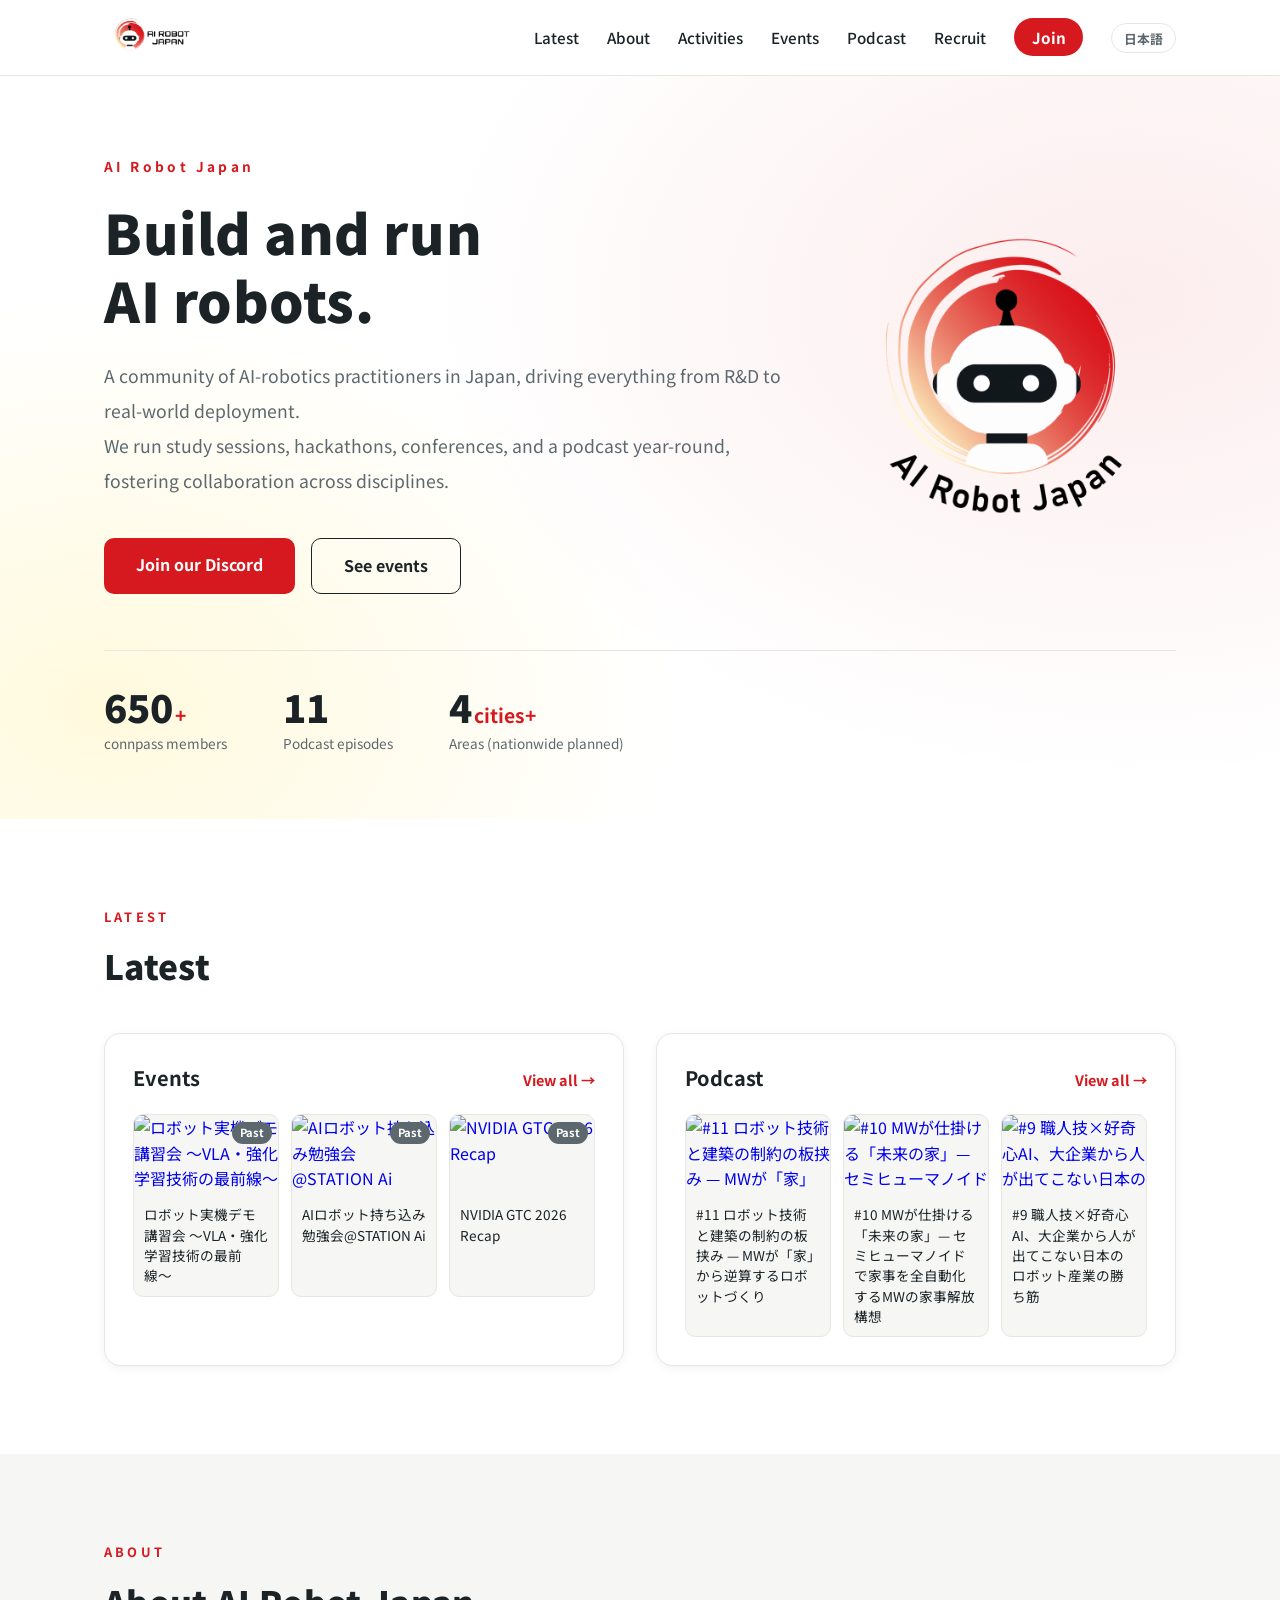
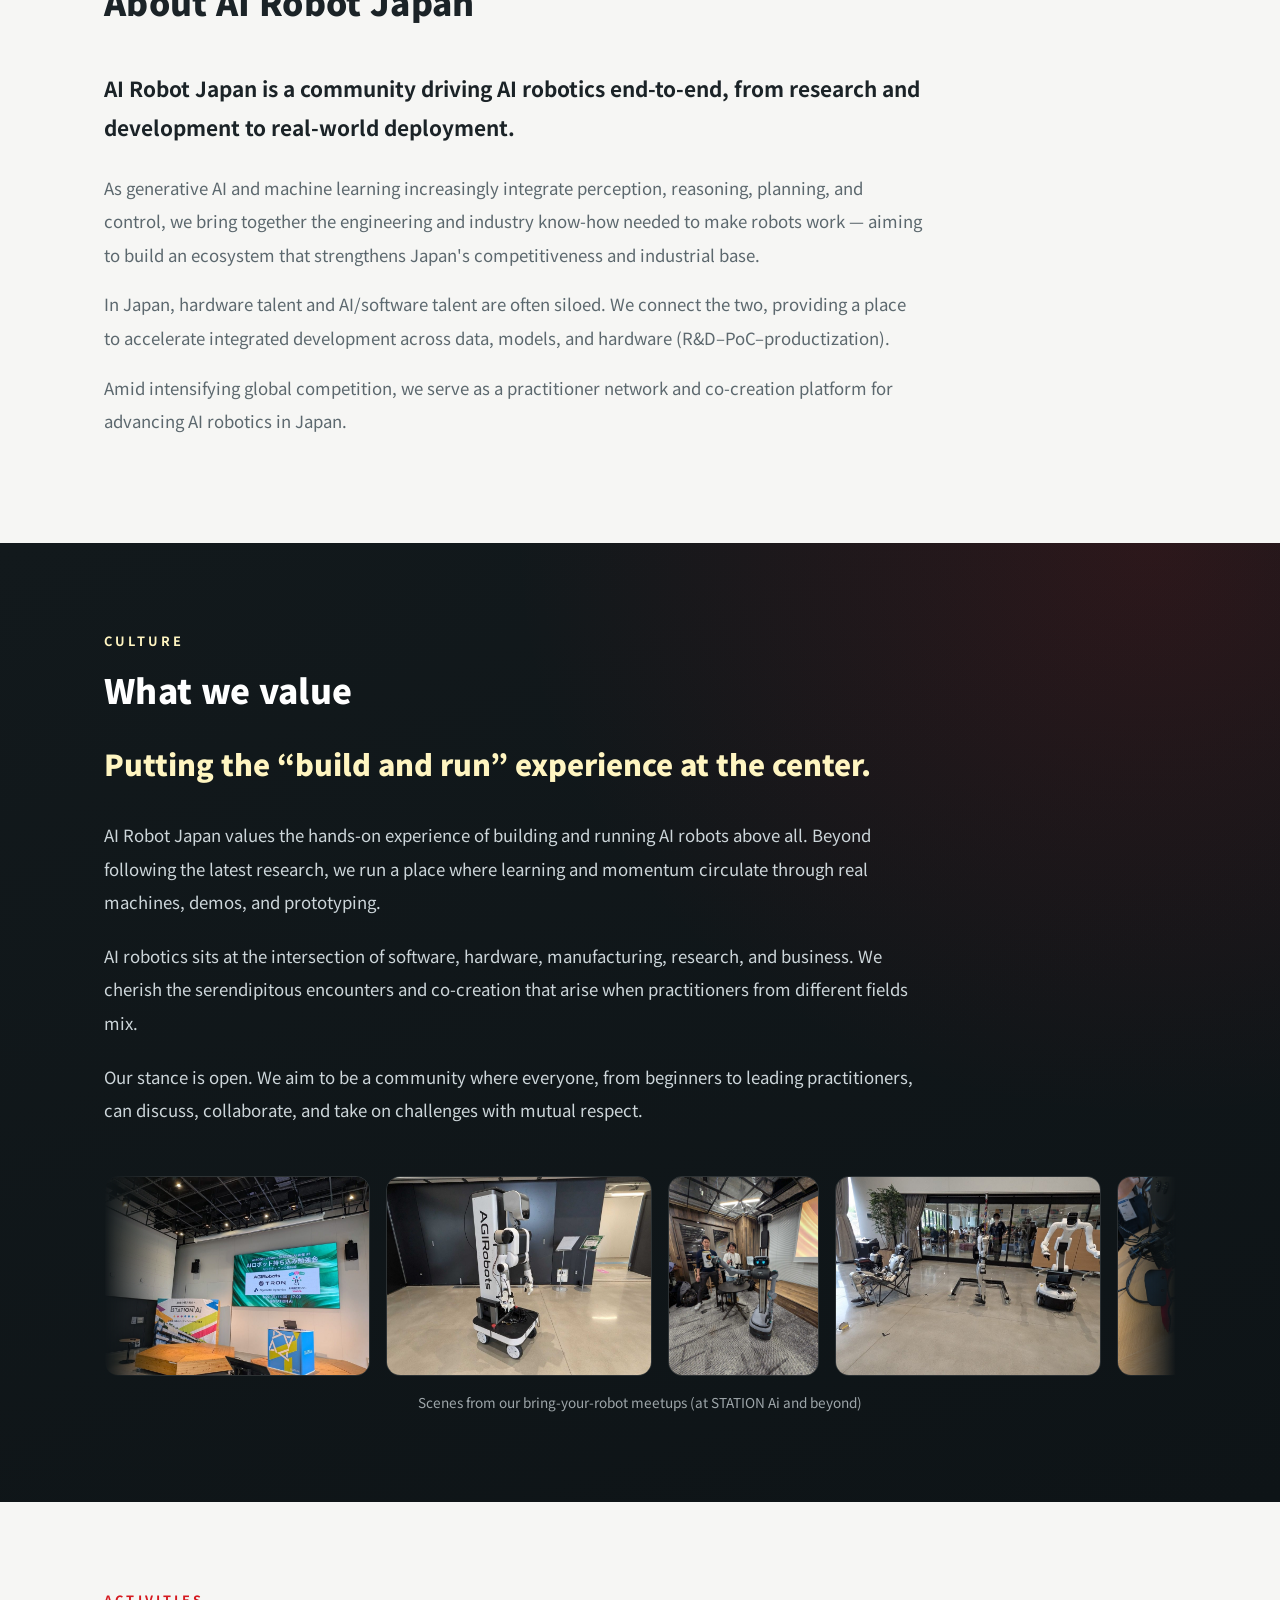
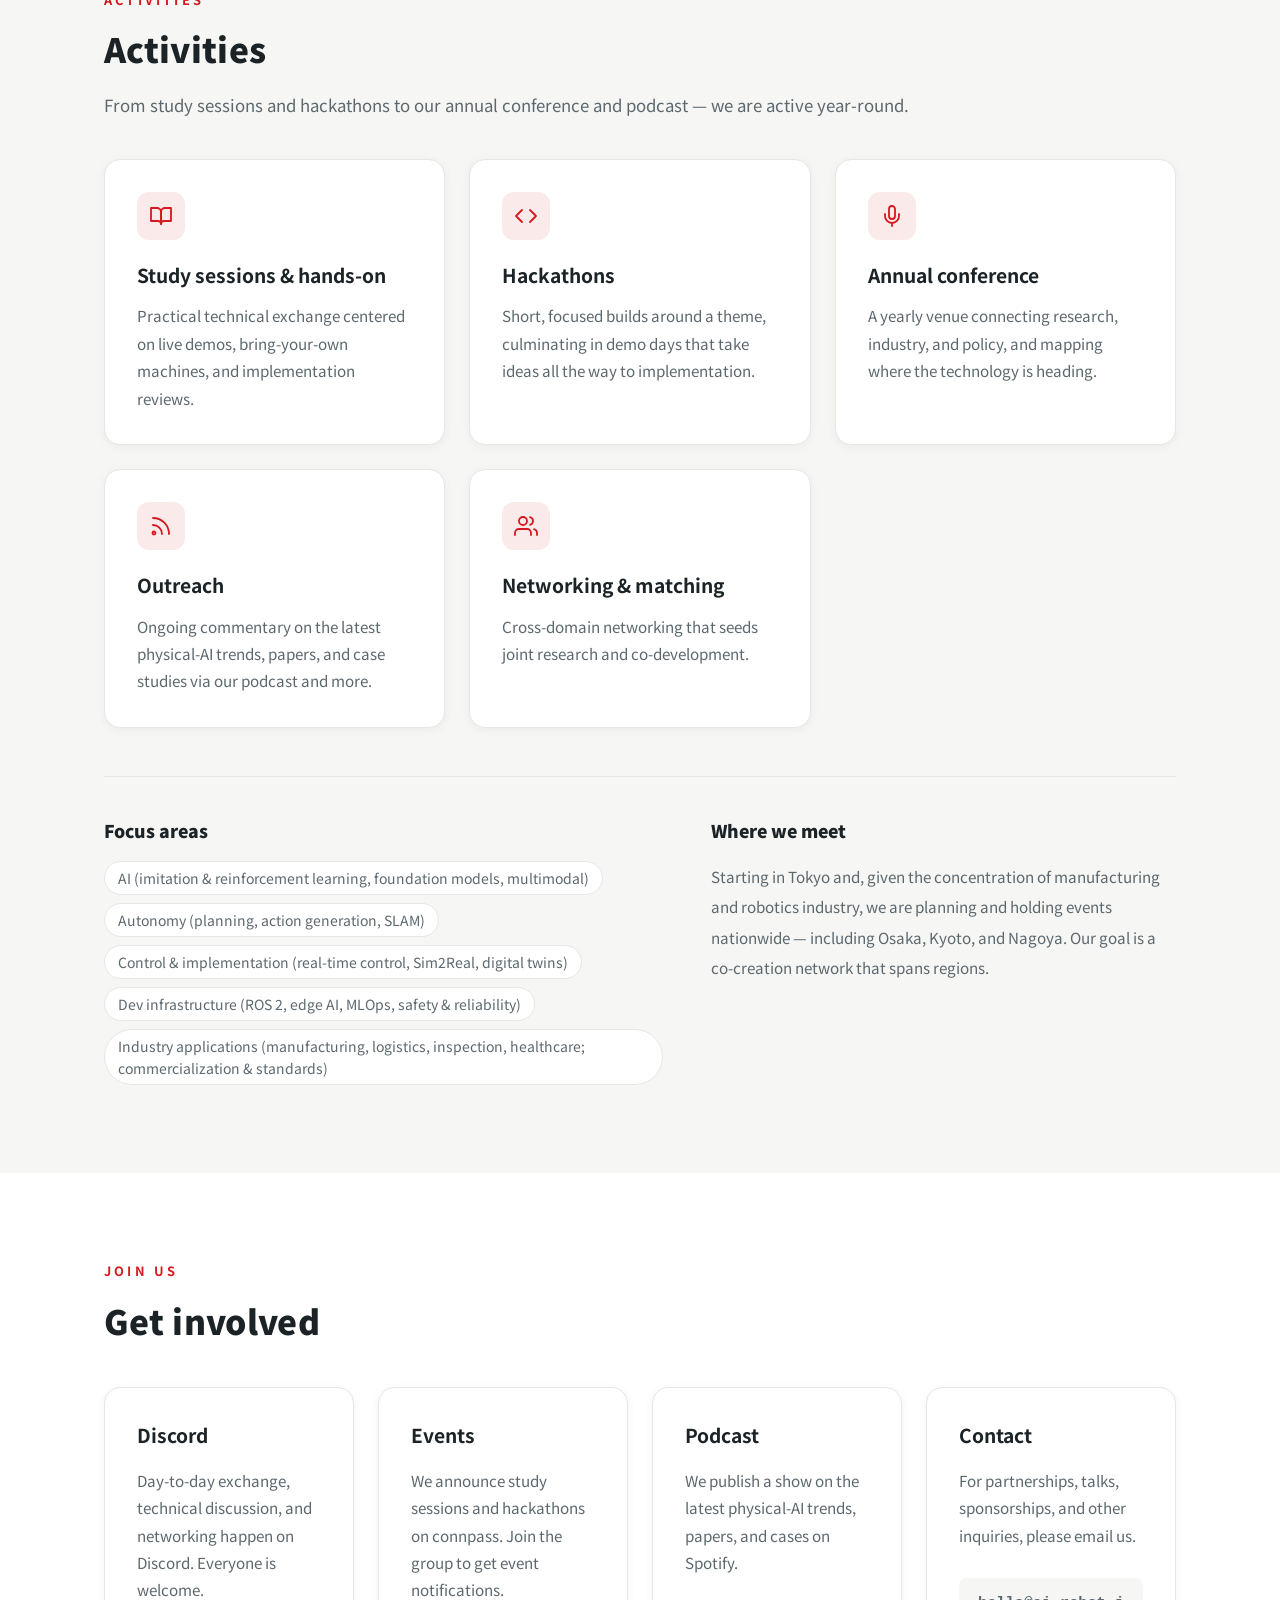
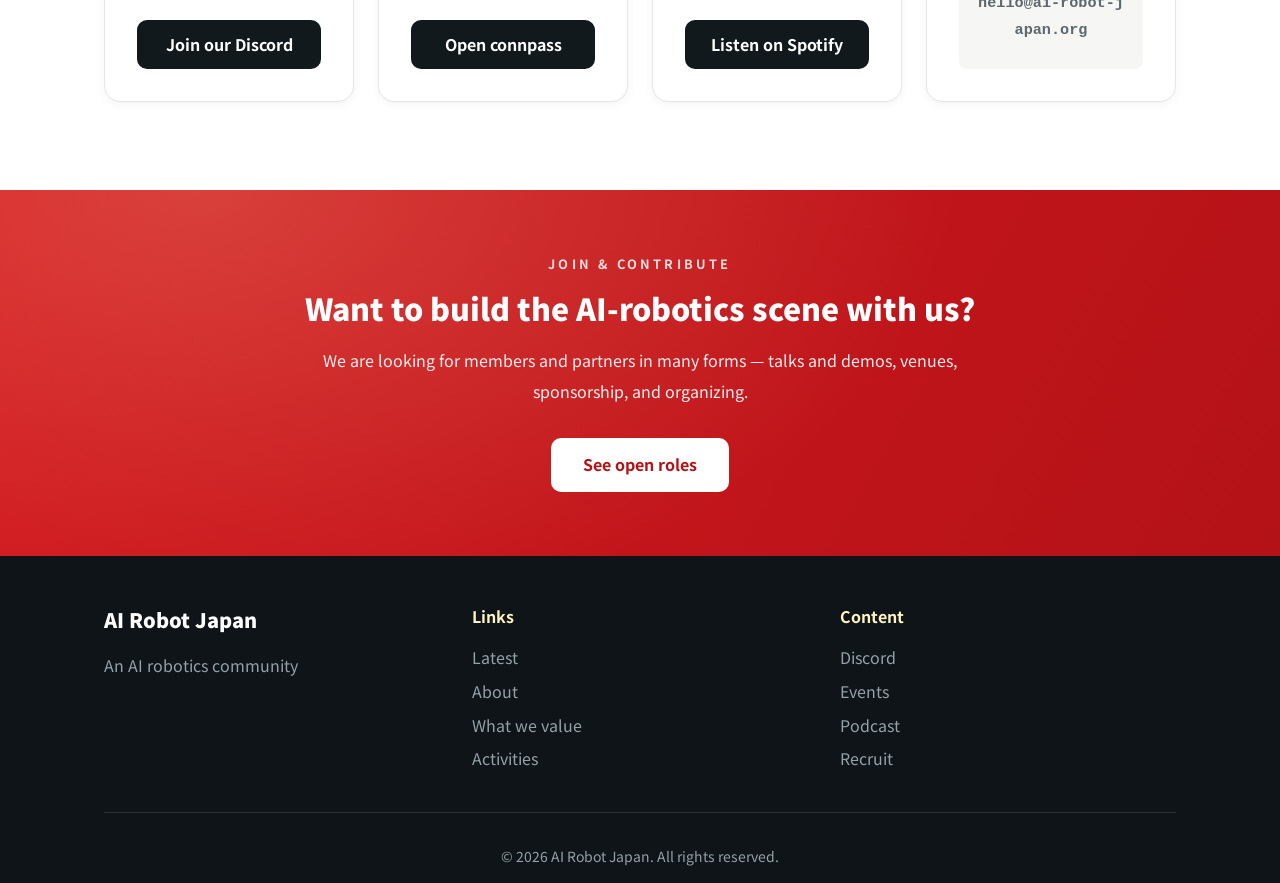
==== en/index.html @ d73b68a4 "Add mobile hamburger menu to the nav - Below 768px the nav collapses into a hamburger toggle (☰ → ✕)" ====
<!DOCTYPE html>
<html lang="en">
<head>
    <meta charset="UTF-8">
    <script>
        (function () {
            try {
                var p = location.pathname, onEn = /^\/en(\/|$)/.test(p);
                var s = localStorage.getItem('arj-lang');
                var wantEn = s ? s === 'en' : (navigator.language || '').toLowerCase().indexOf('ja') !== 0;
                if (wantEn && !onEn) {
                    location.replace((p === '/' || p === '' ? '/en/index.html' : '/en' + p) + location.search + location.hash);
                } else if (!wantEn && onEn) {
                    var t = p.replace(/^\/en/, ''); if (t === '' || t === '/') t = '/index.html';
                    location.replace(t + location.search + location.hash);
                }
            } catch (e) {}
        })();
    </script>
    <meta name="viewport" content="width=device-width, initial-scale=1.0">
    <meta name="description" content="AI Robot Japan - a community of AI-robotics practitioners in Japan, driving everything from R&D to real-world deployment.">
    <meta property="og:title" content="AI Robot Japan - AI Robot Community">
    <meta property="og:description" content="A community of AI-robotics practitioners in Japan, driving everything from R&D to real-world deployment. Study sessions, hackathons, conferences, and a podcast, year-round.">
    <meta property="og:type" content="website">
    <meta property="og:url" content="https://ai-robot-japan.org/en/index.html">
    <meta property="og:image" content="https://ai-robot-japan.org/assets/og-image.png">
    <meta name="twitter:card" content="summary_large_image">
    <meta name="theme-color" content="#d5191f">
    <link rel="alternate" hreflang="ja" href="https://ai-robot-japan.org/index.html">
    <link rel="alternate" hreflang="en" href="https://ai-robot-japan.org/en/index.html">
    <link rel="alternate" hreflang="x-default" href="https://ai-robot-japan.org/index.html">
    <title>AI Robot Japan - AI Robot Community</title>
    <link rel="icon" type="image/png" href="/assets/favicon.png">
    <link rel="apple-touch-icon" href="/assets/apple-touch-icon.png">
    <link rel="preconnect" href="https://fonts.googleapis.com">
    <link rel="preconnect" href="https://fonts.gstatic.com" crossorigin>
    <link href="https://fonts.googleapis.com/css2?family=Noto+Sans+JP:wght@400;500;700;900&display=swap" rel="stylesheet">
    <link rel="stylesheet" href="/styles.css?v=11">
</head>
<body>
    <!-- Navigation -->
    <nav class="navbar">
        <div class="container">
            <div class="nav-brand">
                <a href="/en/index.html"><img class="nav-logo" src="/assets/logo-horizontal.png" alt="AI Robot Japan"></a>
            </div>
            <button class="nav-toggle" type="button" aria-label="Toggle menu" aria-expanded="false" aria-controls="nav-menu">
                <span></span><span></span><span></span>
            </button>
            <ul class="nav-menu" id="nav-menu">
                <li><a href="#latest">Latest</a></li>
                <li><a href="#about">About</a></li>
                <li><a href="#activities">Activities</a></li>
                <li><a href="https://ai-robot-japan.connpass.com/" target="_blank" rel="noopener noreferrer">Events</a></li>
                <li><a href="https://open.spotify.com/show/3eTibJbIqve5Rne4MkS1Ao" target="_blank" rel="noopener noreferrer">Podcast</a></li>
                <li><a href="/en/recruit.html">Recruit</a></li>
                <li><a href="#contact" class="nav-cta">Join</a></li>
                <li><a href="/index.html" class="nav-lang" onclick="localStorage.setItem('arj-lang','ja')">日本語</a></li>
            </ul>
        </div>
    </nav>

    <!-- Hero -->
    <header class="hero">
        <div class="container">
            <div class="hero-inner">
                <div class="hero-content">
                    <p class="hero-eyebrow">AI Robot Japan</p>
                    <h1 class="hero-title">Build and run<br class="title-br">AI robots.</h1>
                    <p class="hero-subtitle">A community of AI-robotics practitioners in Japan, driving everything from R&amp;D to real-world deployment.<br>We run study sessions, hackathons, conferences, and a podcast year-round, fostering collaboration across disciplines.</p>
                    <div class="hero-actions">
                        <a href="https://discord.gg/pjjQ46tyy" target="_blank" rel="noopener noreferrer" class="btn btn-primary">Join our Discord</a>
                        <a href="https://ai-robot-japan.connpass.com/" target="_blank" rel="noopener noreferrer" class="btn btn-ghost">See events</a>
                    </div>
                </div>
                <div class="hero-visual">
                    <img src="/assets/logo-mark.png" alt="AI Robot Japan logo">
                </div>
            </div>
            <div class="hero-stats">
                <div class="stat">
                    <span class="stat-number">650<small>+</small></span>
                    <span class="stat-label">connpass members</span>
                </div>
                <div class="stat">
                    <span class="stat-number" id="stat-episodes">11</span>
                    <span class="stat-label">Podcast episodes</span>
                </div>
                <div class="stat">
                    <span class="stat-number">4<small>cities+</small></span>
                    <span class="stat-label">Areas (nationwide planned)</span>
                </div>
            </div>
        </div>
    </header>

    <!-- Latest -->
    <section id="latest" class="section latest">
        <div class="container">
            <p class="section-eyebrow">LATEST</p>
            <h2 class="section-title">Latest</h2>
            <div class="contents-grid">
                <article class="content-card">
                    <div class="content-card-header">
                        <h3>Events</h3>
                        <a href="https://ai-robot-japan.connpass.com/" target="_blank" rel="noopener noreferrer" class="content-more">View all →</a>
                    </div>
                    <div class="content-preview-grid" id="events-preview" aria-live="polite">
                        <p class="content-loading">Loading events…</p>
                    </div>
                </article>
                <article class="content-card">
                    <div class="content-card-header">
                        <h3>Podcast</h3>
                        <a href="https://open.spotify.com/show/3eTibJbIqve5Rne4MkS1Ao" target="_blank" rel="noopener noreferrer" class="content-more">View all →</a>
                    </div>
                    <div class="content-preview-grid" id="podcast-preview" aria-live="polite">
                        <p class="content-loading">Loading podcast…</p>
                    </div>
                </article>
            </div>
        </div>
    </section>

    <!-- About -->
    <section id="about" class="section about">
        <div class="container">
            <p class="section-eyebrow">ABOUT</p>
            <h2 class="section-title">About AI Robot Japan</h2>
            <div class="about-content">
                <p class="lead">
                    AI Robot Japan is a community driving AI robotics end-to-end, from research and development to real-world deployment.
                </p>
                <p>
                    As generative AI and machine learning increasingly integrate perception, reasoning, planning, and control, we bring together the engineering and industry know-how needed to make robots work — aiming to build an ecosystem that strengthens Japan's competitiveness and industrial base.
                </p>
                <p>
                    In Japan, hardware talent and AI/software talent are often siloed. We connect the two, providing a place to accelerate integrated development across data, models, and hardware (R&amp;D–PoC–productization).
                </p>
                <p>
                    Amid intensifying global competition, we serve as a practitioner network and co-creation platform for advancing AI robotics in Japan.
                </p>
            </div>
        </div>
    </section>

    <!-- Culture -->
    <section id="atmosphere" class="section atmosphere">
        <div class="container">
            <p class="section-eyebrow">CULTURE</p>
            <h2 class="section-title">What we value</h2>
            <p class="atmosphere-quote">Putting the “build and run” experience at the center.</p>
            <div class="atmosphere-content">
                <p>
                    AI Robot Japan values the hands-on experience of building and running AI robots above all. Beyond following the latest research, we run a place where learning and momentum circulate through real machines, demos, and prototyping.
                </p>
                <p>
                    AI robotics sits at the intersection of software, hardware, manufacturing, research, and business. We cherish the serendipitous encounters and co-creation that arise when practitioners from different fields mix.
                </p>
                <p>
                    Our stance is open. We aim to be a community where everyone, from beginners to leading practitioners, can discuss, collaborate, and take on challenges with mutual respect.
                </p>
            </div>
            <div class="culture-marquee">
                <div class="culture-marquee-track">
                    <img src="/assets/photos/event-stage.jpg" alt="Stage at the AI ROBOT JAPAN × STATION Ai co-hosted meetup" loading="lazy">
                    <img src="/assets/photos/event-agirobots.jpg" alt="AGIRobots mobile manipulator" loading="lazy">
                    <img src="/assets/photos/event-ugo.jpg" alt="ugo live demo and attendees" loading="lazy">
                    <img src="/assets/photos/event-lineup.jpg" alt="Humanoids and robot arms lined up at the venue" loading="lazy">
                    <img src="/assets/photos/event-gripper.jpg" alt="Close-up of a teleoperation gripper" loading="lazy">
                    <img src="/assets/photos/event-talk.jpg" alt="A talk on AI robotics data factories" loading="lazy">
                    <img src="/assets/photos/event-humanoid.jpg" alt="Bipedal humanoid on display" loading="lazy">
                    <img src="/assets/photos/event-realman.jpg" alt="Realman humanoid and teleoperation rig" loading="lazy">
                    <img src="/assets/photos/event-teleop.jpg" alt="Bimanual teleoperation rig" loading="lazy">
                    <img src="/assets/photos/event-lab.jpg" alt="Lab bench for building and tuning machines" loading="lazy">
                    <img src="/assets/photos/event-signage.jpg" alt="Venue signage for the meetup" loading="lazy">
                    <img src="/assets/photos/event-stage.jpg" alt="" aria-hidden="true" loading="lazy">
                    <img src="/assets/photos/event-agirobots.jpg" alt="" aria-hidden="true" loading="lazy">
                    <img src="/assets/photos/event-ugo.jpg" alt="" aria-hidden="true" loading="lazy">
                    <img src="/assets/photos/event-lineup.jpg" alt="" aria-hidden="true" loading="lazy">
                    <img src="/assets/photos/event-gripper.jpg" alt="" aria-hidden="true" loading="lazy">
                    <img src="/assets/photos/event-talk.jpg" alt="" aria-hidden="true" loading="lazy">
                    <img src="/assets/photos/event-humanoid.jpg" alt="" aria-hidden="true" loading="lazy">
                    <img src="/assets/photos/event-realman.jpg" alt="" aria-hidden="true" loading="lazy">
                    <img src="/assets/photos/event-teleop.jpg" alt="" aria-hidden="true" loading="lazy">
                    <img src="/assets/photos/event-lab.jpg" alt="" aria-hidden="true" loading="lazy">
                    <img src="/assets/photos/event-signage.jpg" alt="" aria-hidden="true" loading="lazy">
                </div>
            </div>
            <p class="culture-gallery-note">Scenes from our bring-your-robot meetups (at STATION Ai and beyond)</p>
        </div>
    </section>

    <!-- Activities -->
    <section id="activities" class="section activities">
        <div class="container">
            <p class="section-eyebrow">ACTIVITIES</p>
            <h2 class="section-title">Activities</h2>
            <p class="section-note">From study sessions and hackathons to our annual conference and podcast — we are active year-round.</p>
            <div class="activities-grid">
                <div class="activity-card">
                    <span class="activity-icon" aria-hidden="true">
                        <svg viewBox="0 0 24 24" fill="none" stroke="currentColor" stroke-width="1.8" stroke-linecap="round" stroke-linejoin="round"><path d="M2 4h6a4 4 0 0 1 4 4v12a3 3 0 0 0-3-3H2z"/><path d="M22 4h-6a4 4 0 0 0-4 4v12a3 3 0 0 1 3-3h7z"/></svg>
                    </span>
                    <h3>Study sessions &amp; hands-on</h3>
                    <p>Practical technical exchange centered on live demos, bring-your-own machines, and implementation reviews.</p>
                </div>
                <div class="activity-card">
                    <span class="activity-icon" aria-hidden="true">
                        <svg viewBox="0 0 24 24" fill="none" stroke="currentColor" stroke-width="1.8" stroke-linecap="round" stroke-linejoin="round"><polyline points="16 18 22 12 16 6"/><polyline points="8 6 2 12 8 18"/></svg>
                    </span>
                    <h3>Hackathons</h3>
                    <p>Short, focused builds around a theme, culminating in demo days that take ideas all the way to implementation.</p>
                </div>
                <div class="activity-card">
                    <span class="activity-icon" aria-hidden="true">
                        <svg viewBox="0 0 24 24" fill="none" stroke="currentColor" stroke-width="1.8" stroke-linecap="round" stroke-linejoin="round"><path d="M12 2a3 3 0 0 0-3 3v7a3 3 0 0 0 6 0V5a3 3 0 0 0-3-3z"/><path d="M19 10v2a7 7 0 0 1-14 0v-2"/><line x1="12" y1="19" x2="12" y2="22"/></svg>
                    </span>
                    <h3>Annual conference</h3>
                    <p>A yearly venue connecting research, industry, and policy, and mapping where the technology is heading.</p>
                </div>
                <div class="activity-card">
                    <span class="activity-icon" aria-hidden="true">
                        <svg viewBox="0 0 24 24" fill="none" stroke="currentColor" stroke-width="1.8" stroke-linecap="round" stroke-linejoin="round"><path d="M4 11a9 9 0 0 1 9 9"/><path d="M4 4a16 16 0 0 1 16 16"/><circle cx="5" cy="19" r="1.5"/></svg>
                    </span>
                    <h3>Outreach</h3>
                    <p>Ongoing commentary on the latest physical-AI trends, papers, and case studies via our podcast and more.</p>
                </div>
                <div class="activity-card">
                    <span class="activity-icon" aria-hidden="true">
                        <svg viewBox="0 0 24 24" fill="none" stroke="currentColor" stroke-width="1.8" stroke-linecap="round" stroke-linejoin="round"><path d="M17 21v-2a4 4 0 0 0-4-4H5a4 4 0 0 0-4 4v2"/><circle cx="9" cy="7" r="4"/><path d="M23 21v-2a4 4 0 0 0-3-3.87"/><path d="M16 3.13a4 4 0 0 1 0 7.75"/></svg>
                    </span>
                    <h3>Networking &amp; matching</h3>
                    <p>Cross-domain networking that seeds joint research and co-development.</p>
                </div>
            </div>
            <div class="scope-grid">
                <div class="scope-block">
                    <h3>Focus areas</h3>
                    <div class="theme-tags">
                        <span>AI (imitation &amp; reinforcement learning, foundation models, multimodal)</span>
                        <span>Autonomy (planning, action generation, SLAM)</span>
                        <span>Control &amp; implementation (real-time control, Sim2Real, digital twins)</span>
                        <span>Dev infrastructure (ROS 2, edge AI, MLOps, safety &amp; reliability)</span>
                        <span>Industry applications (manufacturing, logistics, inspection, healthcare; commercialization &amp; standards)</span>
                    </div>
                </div>
                <div class="scope-block">
                    <h3>Where we meet</h3>
                    <p>Starting in Tokyo and, given the concentration of manufacturing and robotics industry, we are planning and holding events nationwide — including Osaka, Kyoto, and Nagoya. Our goal is a co-creation network that spans regions.</p>
                </div>
            </div>
        </div>
    </section>

    <!-- Join -->
    <section id="contact" class="section contact">
        <div class="container">
            <p class="section-eyebrow">JOIN US</p>
            <h2 class="section-title">Get involved</h2>
            <div class="join-grid">
                <div class="join-card">
                    <h3>Discord</h3>
                    <p>Day-to-day exchange, technical discussion, and networking happen on Discord. Everyone is welcome.</p>
                    <a href="https://discord.gg/pjjQ46tyy" target="_blank" rel="noopener noreferrer" class="btn btn-content">Join our Discord</a>
                </div>
                <div class="join-card">
                    <h3>Events</h3>
                    <p>We announce study sessions and hackathons on connpass. Join the group to get event notifications.</p>
                    <a href="https://ai-robot-japan.connpass.com/" target="_blank" rel="noopener noreferrer" class="btn btn-content">Open connpass</a>
                </div>
                <div class="join-card">
                    <h3>Podcast</h3>
                    <p>We publish a show on the latest physical-AI trends, papers, and cases on Spotify.</p>
                    <a href="https://open.spotify.com/show/3eTibJbIqve5Rne4MkS1Ao" target="_blank" rel="noopener noreferrer" class="btn btn-content">Listen on Spotify</a>
                </div>
                <div class="join-card">
                    <h3>Contact</h3>
                    <p>For partnerships, talks, sponsorships, and other inquiries, please email us.</p>
                    <p class="contact-email">hello@ai-robot-japan.org</p>
                </div>
            </div>
        </div>
    </section>

    <!-- Recruit banner -->
    <aside class="recruit-banner">
        <div class="container">
            <p class="recruit-banner-eyebrow">JOIN &amp; CONTRIBUTE</p>
            <h2>Want to build the AI-robotics scene with us?</h2>
            <p class="recruit-banner-lead">We are looking for members and partners in many forms — talks and demos, venues, sponsorship, and organizing.</p>
            <a href="/en/recruit.html" class="btn recruit-banner-btn">See open roles</a>
        </div>
    </aside>

    <!-- Footer -->
    <footer class="footer">
        <div class="container">
            <div class="footer-content">
                <div class="footer-section">
                    <h3>AI Robot Japan</h3>
                    <p>An AI robotics community</p>
                </div>
                <div class="footer-section">
                    <h4>Links</h4>
                    <ul>
                        <li><a href="#latest">Latest</a></li>
                        <li><a href="#about">About</a></li>
                        <li><a href="#atmosphere">What we value</a></li>
                        <li><a href="#activities">Activities</a></li>
                    </ul>
                </div>
                <div class="footer-section">
                    <h4>Content</h4>
                    <ul>
                        <li><a href="https://discord.gg/pjjQ46tyy" target="_blank" rel="noopener noreferrer">Discord</a></li>
                        <li><a href="https://ai-robot-japan.connpass.com/" target="_blank" rel="noopener noreferrer">Events</a></li>
                        <li><a href="https://open.spotify.com/show/3eTibJbIqve5Rne4MkS1Ao" target="_blank" rel="noopener noreferrer">Podcast</a></li>
                        <li><a href="/en/recruit.html">Recruit</a></li>
                    </ul>
                </div>
            </div>
            <div class="footer-bottom">
                <p>&copy; 2026 AI Robot Japan. All rights reserved.</p>
            </div>
        </div>
    </footer>

    <script>
        const EVENTS_JSON_URL = '/data/events.json';
        const PODCAST_JSON_URL = '/data/podcast.json';

        function buildFallbackImage(label) {
            const escapedLabel = String(label)
                .replace(/&/g, '&amp;')
                .replace(/</g, '&lt;')
                .replace(/>/g, '&gt;')
                .replace(/"/g, '&quot;')
                .replace(/'/g, '&#39;');
            const svg = `<svg xmlns="http://www.w3.org/2000/svg" width="640" height="360" viewBox="0 0 640 360">
                <rect width="640" height="360" fill="#e5e7eb"/>
                <text x="50%" y="50%" dominant-baseline="middle" text-anchor="middle" font-family="Arial, sans-serif" font-size="28" fill="#6b7280">${escapedLabel}</text>
            </svg>`;
            return 'data:image/svg+xml;utf8,' + encodeURIComponent(svg);
        }

        function createContentItem(item, options = {}) {
            const link = document.createElement('a');
            link.className = 'content-item';
            link.href = item.url;
            link.target = '_blank';
            link.rel = 'noopener noreferrer';

            const thumbWrap = document.createElement('div');
            thumbWrap.className = 'content-item-thumb-wrap';
            const thumb = document.createElement('img');
            thumb.className = 'content-item-thumb';
            thumb.src = item.image;
            thumb.alt = item.title;
            thumb.loading = 'lazy';
            thumbWrap.appendChild(thumb);

            if (options.showStatus && item.status) {
                const status = document.createElement('span');
                status.className = 'status-badge ' + (item.status === 'Past' ? 'status-done' : 'status-upcoming');
                status.textContent = item.status;
                thumbWrap.appendChild(status);
            }

            const title = document.createElement('p');
            title.className = 'content-item-title';
            title.textContent = item.title;

            link.appendChild(thumbWrap);
            link.appendChild(title);

            return link;
        }

        function renderError(container, message) {
            container.innerHTML = '';
            const text = document.createElement('p');
            text.className = 'content-loading';
            text.textContent = message;
            container.appendChild(text);
        }

        async function loadJson(url) {
            const response = await fetch(url, { cache: 'no-cache' });
            if (!response.ok) {
                throw new Error(`Failed to load ${url}: ${response.status}`);
            }
            return response.json();
        }

        async function renderEvents(container) {
            const data = await loadJson(EVENTS_JSON_URL);
            const events = (Array.isArray(data.events) ? data.events : []).slice(0, 3).map((event) => ({
                title: event.title || 'connpass event',
                image: event.image || buildFallbackImage('connpass'),
                url: event.url || 'https://ai-robot-japan.connpass.com/',
                status: event.started_at && new Date(event.started_at).getTime() > Date.now() ? 'Upcoming' : 'Past'
            }));
            if (events.length === 0) {
                throw new Error('No events');
            }
            container.innerHTML = '';
            events.forEach((event) => {
                container.appendChild(createContentItem(event, { showStatus: true }));
            });
        }

        async function renderPodcast(container) {
            const data = await loadJson(PODCAST_JSON_URL);
            const episodes = (Array.isArray(data.episodes) ? data.episodes : []).slice(0, 3).map((episode) => ({
                title: episode.title || 'Podcast episode',
                image: episode.image || buildFallbackImage('podcast'),
                url: episode.url || 'https://open.spotify.com/show/3eTibJbIqve5Rne4MkS1Ao'
            }));
            if (episodes.length === 0) {
                throw new Error('No episodes');
            }
            container.innerHTML = '';
            episodes.forEach((episode) => {
                container.appendChild(createContentItem(episode));
            });

            const statEpisodes = document.getElementById('stat-episodes');
            if (statEpisodes && Number.isFinite(data.total)) {
                statEpisodes.textContent = data.total;
            }
        }

        document.addEventListener('DOMContentLoaded', async () => {
            const eventsContainer = document.getElementById('events-preview');
            const podcastContainer = document.getElementById('podcast-preview');

            try {
                await renderEvents(eventsContainer);
            } catch (error) {
                renderError(eventsContainer, 'Could not load events.');
            }

            try {
                await renderPodcast(podcastContainer);
            } catch (error) {
                renderError(podcastContainer, 'Could not load the podcast.');
            }
        });
    </script>
    <script>
        (function () {
            var toggle = document.querySelector('.nav-toggle');
            var navbar = document.querySelector('.navbar');
            if (!toggle || !navbar) return;
            toggle.addEventListener('click', function () {
                var open = navbar.classList.toggle('nav-open');
                toggle.setAttribute('aria-expanded', open ? 'true' : 'false');
            });
            navbar.querySelectorAll('.nav-menu a').forEach(function (a) {
                a.addEventListener('click', function () {
                    navbar.classList.remove('nav-open');
                    toggle.setAttribute('aria-expanded', 'false');
                });
            });
        })();
    </script>
</body>
</html>
---- styles.css ----
/* リセットとベーススタイル */
* {
    margin: 0;
    padding: 0;
    box-sizing: border-box;
}

:root {
    /* ロゴ実測色: 赤 #d9161d / 墨 #12191c / クリーム #fff5c1 */
    --accent: #d5191f;
    --accent-strong: #b31217;
    --ink-950: #0e1417;
    --ink-900: #12191c;
    --ink-800: #1c262b;
    --cream: #fff5c1;
    --text-dark: #1b2327;
    --text-light: #5c686e;
    --text-on-dark: #cdd6da;
    --bg-light: #f6f6f4;
    --bg-white: #ffffff;
    --border-color: #e6e6e2;
    --status-upcoming-color: #d5191f;
    --status-done-color: #5c686e;
}

html {
    scroll-behavior: smooth;
}

body {
    font-family: "Noto Sans JP", -apple-system, BlinkMacSystemFont, "Segoe UI", "Hiragino Kaku Gothic ProN", Meiryo, sans-serif, "Apple Color Emoji", "Segoe UI Emoji";
    line-height: 1.6;
    color: var(--text-dark);
    background-color: var(--bg-white);
}

.container {
    max-width: 1120px;
    margin: 0 auto;
    padding: 0 24px;
}

/* ナビゲーション */
.navbar {
    background-color: rgba(255, 255, 255, 0.94);
    backdrop-filter: blur(8px);
    border-bottom: 1px solid var(--border-color);
    position: sticky;
    top: 0;
    z-index: 100;
    padding: 0.7rem 0;
}

.navbar .container {
    display: flex;
    justify-content: space-between;
    align-items: center;
    gap: 1rem;
}

.nav-brand a {
    display: inline-flex;
    align-items: center;
    text-decoration: none;
}

.nav-logo {
    height: 46px;
    width: auto;
    display: block;
}

.nav-menu {
    display: flex;
    align-items: center;
    list-style: none;
    gap: 1.75rem;
}

.nav-menu a {
    text-decoration: none;
    color: var(--text-dark);
    font-weight: 500;
    font-size: 0.95rem;
    transition: color 0.3s ease;
}

.nav-menu a:hover {
    color: var(--accent);
}

.nav-menu a.nav-cta {
    background: var(--accent);
    color: #ffffff;
    font-weight: 700;
    padding: 0.5rem 1.1rem;
    border-radius: 999px;
    transition: background 0.3s ease;
}

.nav-menu a.nav-cta:hover {
    background: var(--accent-strong);
    color: #ffffff;
}

.nav-menu a.nav-lang {
    border: 1px solid var(--border-color);
    border-radius: 999px;
    padding: 0.3rem 0.7rem;
    font-size: 0.8rem;
    font-weight: 700;
    color: var(--text-light);
    letter-spacing: 0.03em;
}

.nav-menu a.nav-lang:hover {
    color: var(--accent);
    border-color: var(--accent);
}

/* ハンバーガーボタン（モバイルのみ表示） */
.nav-toggle {
    display: none;
    flex-direction: column;
    justify-content: center;
    gap: 5px;
    width: 44px;
    height: 44px;
    padding: 0;
    background: none;
    border: 0;
    cursor: pointer;
}

.nav-toggle span {
    display: block;
    width: 24px;
    height: 2px;
    border-radius: 2px;
    background: var(--text-dark);
    transition: transform 0.25s ease, opacity 0.2s ease;
}

.navbar.nav-open .nav-toggle span:nth-child(1) {
    transform: translateY(7px) rotate(45deg);
}

.navbar.nav-open .nav-toggle span:nth-child(2) {
    opacity: 0;
}

.navbar.nav-open .nav-toggle span:nth-child(3) {
    transform: translateY(-7px) rotate(-45deg);
}

/* ヒーローセクション */
.hero {
    background:
        radial-gradient(ellipse 55% 65% at 88% 30%, rgba(217, 22, 29, 0.08), transparent),
        radial-gradient(ellipse 45% 55% at 8% 85%, rgba(255, 245, 193, 0.55), transparent),
        var(--bg-white);
    padding: 5rem 0 4rem;
}

.hero-inner {
    display: grid;
    grid-template-columns: minmax(0, 1fr) 340px;
    gap: 3rem;
    align-items: center;
}

.hero-eyebrow {
    font-size: 0.85rem;
    font-weight: 700;
    letter-spacing: 0.25em;
    color: var(--accent);
    margin-bottom: 1.25rem;
}

.hero-title {
    font-size: 3.4rem;
    font-weight: 900;
    line-height: 1.25;
    letter-spacing: 0.01em;
    color: var(--text-dark);
    margin-bottom: 1.5rem;
}

.hero-subtitle {
    font-size: 1.1rem;
    margin-bottom: 2.5rem;
    color: var(--text-light);
    line-height: 2;
}

.hero-visual {
    text-align: center;
}

.hero-visual img {
    width: 100%;
    max-width: 340px;
    height: auto;
}

.hero-actions {
    display: flex;
    flex-wrap: wrap;
    gap: 1rem;
}

.btn {
    display: inline-block;
    padding: 0.875rem 2rem;
    text-decoration: none;
    border-radius: 10px;
    font-weight: 700;
    transition: all 0.3s ease;
}

.btn-primary {
    background-color: var(--accent);
    color: #ffffff;
}

.btn-primary:hover {
    background-color: var(--accent-strong);
    transform: translateY(-2px);
    box-shadow: 0 6px 18px rgba(213, 25, 31, 0.3);
}

.btn-ghost {
    border: 1.5px solid var(--text-dark);
    color: var(--text-dark);
}

.btn-ghost:hover {
    background: var(--ink-900);
    border-color: var(--ink-900);
    color: #ffffff;
}

.hero-stats {
    display: flex;
    flex-wrap: wrap;
    gap: 3.5rem;
    margin-top: 3.5rem;
    padding-top: 2rem;
    border-top: 1px solid var(--border-color);
}

.stat {
    display: flex;
    flex-direction: column;
    gap: 0.25rem;
}

.stat-number {
    font-size: 2.4rem;
    font-weight: 900;
    color: var(--text-dark);
    line-height: 1.2;
}

.stat-number small {
    font-size: 1.2rem;
    font-weight: 700;
    color: var(--accent);
    margin-left: 0.1em;
}

.stat-label {
    font-size: 0.85rem;
    color: var(--text-light);
}

/* セクション共通スタイル */
.section {
    padding: 5.5rem 0;
}

.section:nth-of-type(even) {
    background-color: var(--bg-light);
}

.section-eyebrow {
    font-size: 0.8rem;
    font-weight: 700;
    letter-spacing: 0.25em;
    color: var(--accent);
    margin-bottom: 0.75rem;
}

.section-title {
    font-size: 2.1rem;
    font-weight: 900;
    margin-bottom: 2.5rem;
    color: var(--text-dark);
    letter-spacing: 0.01em;
}

.section-note {
    margin: -1.5rem 0 2.5rem;
    color: var(--text-light);
    font-size: 1.05rem;
}

/* 新着コンテンツセクション */
.latest {
    background-color: var(--bg-white);
}

.contents-grid {
    display: grid;
    grid-template-columns: repeat(auto-fit, minmax(320px, 1fr));
    gap: 2rem;
}

.content-card {
    background: var(--bg-white);
    padding: 1.75rem;
    border-radius: 16px;
    border: 1px solid var(--border-color);
    box-shadow: 0 2px 10px rgba(18, 25, 28, 0.05);
}

.content-card-header {
    display: flex;
    justify-content: space-between;
    align-items: baseline;
    margin-bottom: 1.25rem;
}

.content-card h3 {
    font-size: 1.25rem;
    font-weight: 700;
}

.content-more {
    color: var(--accent);
    text-decoration: none;
    font-weight: 700;
    font-size: 0.9rem;
}

.content-more:hover {
    text-decoration: underline;
}

.content-preview-grid {
    display: grid;
    grid-template-columns: repeat(auto-fit, minmax(140px, 1fr));
    gap: 0.75rem;
}

.content-item {
    background: var(--bg-light);
    border: 1px solid var(--border-color);
    border-radius: 10px;
    overflow: hidden;
    text-decoration: none;
    display: block;
    transition: transform 0.2s ease, box-shadow 0.2s ease;
}

.content-item:hover {
    transform: translateY(-2px);
    box-shadow: 0 6px 14px rgba(18, 25, 28, 0.12);
}

.content-item-thumb-wrap {
    position: relative;
}

.content-item-thumb {
    width: 100%;
    aspect-ratio: 16 / 9;
    object-fit: cover;
    display: block;
}

.content-card .content-item-title {
    color: var(--text-dark);
    font-size: 0.85rem;
    line-height: 1.5;
    padding: 0.5rem 0.625rem 0.625rem;
    margin: 0;
}

.status-badge {
    position: absolute;
    top: 0.4rem;
    right: 0.4rem;
    font-size: 0.7rem;
    font-weight: 700;
    border-radius: 999px;
    padding: 0.15rem 0.5rem;
    color: #ffffff;
}

.status-upcoming {
    background: var(--status-upcoming-color);
}

.status-done {
    background: var(--status-done-color);
}

.content-card .content-loading {
    margin: 0;
    font-size: 0.9rem;
    color: var(--text-light);
}

.btn-content {
    background: var(--ink-900);
    color: white;
    padding: 0.75rem 1.5rem;
}

.btn-content:hover {
    background: var(--accent);
}

/* 概要セクション */
.about-content {
    max-width: 820px;
}

.lead {
    font-size: 1.3rem;
    font-weight: 700;
    color: var(--text-dark);
    margin-bottom: 1.5rem;
    line-height: 1.9;
}

.about-content p:not(.lead) {
    font-size: 1.05rem;
    color: var(--text-light);
    line-height: 2;
    margin-bottom: 1rem;
}

/* 雰囲気セクション */
.atmosphere {
    background:
        radial-gradient(ellipse 50% 60% at 90% 0%, rgba(213, 25, 31, 0.14), transparent),
        linear-gradient(160deg, var(--ink-900) 0%, var(--ink-950) 100%) !important;
    color: #ffffff;
}

.atmosphere .section-eyebrow {
    color: var(--cream);
}

.atmosphere .section-title {
    color: #ffffff;
    margin-bottom: 1.5rem;
}

.atmosphere-quote {
    font-size: 1.8rem;
    font-weight: 900;
    line-height: 1.6;
    color: var(--cream);
    margin-bottom: 2rem;
}

.atmosphere-content {
    max-width: 820px;
}

.atmosphere-content p {
    font-size: 1.05rem;
    color: var(--text-on-dark);
    line-height: 2;
    margin-bottom: 1.25rem;
}

/* CULTUREセクションの写真ギャラリー（無限横スクロール） */
.culture-marquee {
    margin-top: 3rem;
    overflow: hidden;
    -webkit-mask-image: linear-gradient(90deg, transparent, #000 6%, #000 94%, transparent);
    mask-image: linear-gradient(90deg, transparent, #000 6%, #000 94%, transparent);
}

.culture-marquee-track {
    display: flex;
    width: max-content;
    animation: culture-scroll 45s linear infinite;
}

.culture-marquee:hover .culture-marquee-track {
    animation-play-state: paused;
}

.culture-marquee-track img {
    height: 200px;
    width: auto;
    margin-right: 1rem;
    flex: none;
    object-fit: cover;
    border-radius: 14px;
    border: 1px solid rgba(255, 255, 255, 0.12);
    display: block;
}

@keyframes culture-scroll {
    from { transform: translateX(0); }
    to { transform: translateX(-50%); }
}

@media (prefers-reduced-motion: reduce) {
    .culture-marquee-track {
        animation: none;
    }
    .culture-marquee {
        overflow-x: auto;
    }
}

.culture-gallery-note {
    margin-top: 1rem;
    text-align: center;
    font-size: 0.85rem;
    color: var(--text-on-dark);
    opacity: 0.75;
}

/* 活動内容セクション */
.activities-grid {
    display: grid;
    grid-template-columns: repeat(auto-fit, minmax(300px, 1fr));
    gap: 1.5rem;
}

.activity-card {
    background: var(--bg-white);
    padding: 2rem;
    border-radius: 16px;
    border: 1px solid var(--border-color);
    box-shadow: 0 2px 10px rgba(18, 25, 28, 0.05);
    transition: transform 0.3s ease, box-shadow 0.3s ease;
}

.activity-card:hover {
    transform: translateY(-4px);
    box-shadow: 0 10px 24px rgba(18, 25, 28, 0.1);
}

.activity-icon {
    display: inline-flex;
    align-items: center;
    justify-content: center;
    width: 3rem;
    height: 3rem;
    border-radius: 12px;
    background: rgba(213, 25, 31, 0.09);
    color: var(--accent);
    margin-bottom: 1.25rem;
}

.activity-icon svg {
    width: 1.5rem;
    height: 1.5rem;
}

.activity-card h3 {
    font-size: 1.2rem;
    font-weight: 700;
    margin-bottom: 0.75rem;
    color: var(--text-dark);
}

.activity-card p {
    color: var(--text-light);
    line-height: 1.8;
    font-size: 0.95rem;
}

/* 対象領域・開催エリア（活動セクション内） */
.scope-grid {
    display: grid;
    grid-template-columns: 1.2fr 1fr;
    gap: 3rem;
    margin-top: 3rem;
    padding-top: 2.5rem;
    border-top: 1px solid var(--border-color);
}

.scope-block h3 {
    font-size: 1.1rem;
    font-weight: 900;
    color: var(--text-dark);
    margin-bottom: 1rem;
}

.scope-block p {
    color: var(--text-light);
    font-size: 0.95rem;
    line-height: 2;
}

/* テーマセクション */
.themes-list {
    display: flex;
    flex-direction: column;
    max-width: 900px;
}

.theme-row {
    display: grid;
    grid-template-columns: 160px 1fr;
    gap: 1.5rem;
    align-items: baseline;
    padding: 1.5rem 0;
    border-bottom: 1px solid var(--border-color);
}

.theme-row:first-child {
    border-top: 1px solid var(--border-color);
}

.theme-row h3 {
    font-size: 1.1rem;
    font-weight: 900;
    color: var(--text-dark);
}

.theme-tags {
    display: flex;
    flex-wrap: wrap;
    gap: 0.5rem;
}

.theme-tags span {
    display: inline-block;
    background: var(--bg-white);
    border: 1px solid var(--border-color);
    color: var(--text-light);
    font-size: 0.875rem;
    padding: 0.3rem 0.8rem;
    border-radius: 999px;
}

/* 開催エリアセクション */
.areas-content {
    max-width: 900px;
}

.areas-content .lead {
    font-size: 1.05rem;
    font-weight: 400;
    color: var(--text-light);
    line-height: 2;
}

.areas-map {
    display: grid;
    grid-template-columns: repeat(auto-fit, minmax(160px, 1fr));
    gap: 1.25rem;
    margin-top: 2rem;
}

.area-card {
    background: var(--bg-white);
    padding: 1.5rem;
    text-align: center;
    border-radius: 14px;
    border: 1px solid var(--border-color);
    box-shadow: 0 2px 8px rgba(18, 25, 28, 0.05);
    transition: transform 0.3s ease;
}

.area-card:hover {
    transform: translateY(-3px);
}

.area-card h4 {
    font-size: 1.25rem;
    color: var(--text-dark);
    font-weight: 700;
}

/* 参加・問い合わせセクション */
.join-grid {
    display: grid;
    grid-template-columns: repeat(auto-fit, minmax(240px, 1fr));
    gap: 1.5rem;
}

.join-card {
    background: var(--bg-white);
    padding: 2rem;
    border-radius: 16px;
    border: 1px solid var(--border-color);
    box-shadow: 0 2px 10px rgba(18, 25, 28, 0.05);
    display: flex;
    flex-direction: column;
    align-items: flex-start;
    gap: 1rem;
}

.join-card h3 {
    font-size: 1.2rem;
    font-weight: 700;
}

.join-card p {
    color: var(--text-light);
    font-size: 0.95rem;
    line-height: 1.8;
    flex-grow: 1;
}

.join-card .btn {
    align-self: stretch;
    text-align: center;
    white-space: nowrap;
    padding-left: 1rem;
    padding-right: 1rem;
}

.contact-email {
    align-self: stretch;
    font-size: 0.95rem;
    font-weight: 700;
    color: var(--ink-900);
    background-color: var(--bg-light);
    padding: 0.75rem 1rem;
    border-radius: 8px;
    display: block;
    text-align: center;
    user-select: all;
    cursor: text;
    word-break: break-all;
    font-family: "SF Mono", Menlo, Consolas, monospace;
}

/* 募集ページ */
.page-hero {
    background:
        radial-gradient(ellipse 50% 60% at 90% 20%, rgba(217, 22, 29, 0.07), transparent),
        radial-gradient(ellipse 45% 55% at 5% 90%, rgba(255, 245, 193, 0.5), transparent),
        var(--bg-white);
    padding: 4.5rem 0 3.5rem;
    text-align: center;
}

.page-hero-title {
    font-size: 2.6rem;
    font-weight: 900;
    line-height: 1.4;
    color: var(--text-dark);
    margin: 0.5rem 0 1.5rem;
}

.page-hero-lead {
    max-width: 720px;
    margin: 0 auto 2rem;
    color: var(--text-light);
    font-size: 1.05rem;
    line-height: 2;
}

.sp-only {
    display: none;
}

.recruit-grid {
    display: grid;
    grid-template-columns: repeat(2, minmax(0, 1fr));
    gap: 1.5rem;
}

.recruit-card {
    background: var(--bg-white);
    border: 1px solid var(--border-color);
    border-radius: 16px;
    padding: 2rem;
    box-shadow: 0 2px 10px rgba(18, 25, 28, 0.05);
    display: flex;
    flex-direction: column;
    gap: 1rem;
}

.recruit-card h3 {
    font-size: 1.25rem;
    font-weight: 700;
    color: var(--text-dark);
}

.recruit-card p {
    margin: 0;
}

.recruit-for,
.recruit-get {
    font-size: 0.95rem;
    line-height: 1.8;
    color: var(--text-light);
}

.recruit-for span,
.recruit-get span {
    display: block;
    font-size: 0.72rem;
    font-weight: 700;
    letter-spacing: 0.08em;
    color: var(--accent);
    margin-bottom: 0.25rem;
}

.recruit-get {
    flex-grow: 1;
}

.recruit-card .btn {
    align-self: flex-start;
}

/* 応募の流れ */
.flow-steps {
    list-style: none;
    display: grid;
    grid-template-columns: repeat(auto-fit, minmax(220px, 1fr));
    gap: 1.5rem;
}

.flow-steps li {
    background: var(--bg-white);
    border: 1px solid var(--border-color);
    border-radius: 16px;
    padding: 1.75rem;
    box-shadow: 0 2px 10px rgba(18, 25, 28, 0.05);
}

.flow-num {
    display: inline-flex;
    align-items: center;
    justify-content: center;
    width: 2.25rem;
    height: 2.25rem;
    border-radius: 999px;
    background: var(--accent);
    color: #ffffff;
    font-weight: 900;
    margin-bottom: 0.75rem;
}

.flow-steps h3 {
    font-size: 1.05rem;
    font-weight: 700;
    margin-bottom: 0.5rem;
    color: var(--text-dark);
}

.flow-steps p {
    color: var(--text-light);
    font-size: 0.9rem;
    line-height: 1.8;
}

/* FAQ */
.faq-list {
    max-width: 820px;
}

.faq-list details {
    border-bottom: 1px solid var(--border-color);
    padding: 1.1rem 0;
}

.faq-list summary {
    font-weight: 700;
    color: var(--text-dark);
    cursor: pointer;
    list-style: none;
    position: relative;
    padding-right: 1.75rem;
}

.faq-list summary::-webkit-details-marker {
    display: none;
}

.faq-list summary::after {
    content: "+";
    position: absolute;
    right: 0;
    top: -0.1rem;
    font-size: 1.2rem;
    color: var(--accent);
    font-weight: 900;
}

.faq-list details[open] summary::after {
    content: "\2013";
}

.faq-list details p {
    margin-top: 0.75rem;
    color: var(--text-light);
    line-height: 1.9;
    font-size: 0.95rem;
}

/* 応募・問い合わせ */
.recruit-cta-lead {
    max-width: 640px;
    color: var(--text-light);
    line-height: 2;
    margin-bottom: 2rem;
}

.recruit-cta-actions {
    display: flex;
    flex-wrap: wrap;
    gap: 1rem;
    margin-bottom: 1.5rem;
}

/* 募集バナー（トップページ最下部） */
.recruit-banner {
    background:
        radial-gradient(ellipse 60% 120% at 15% 0%, rgba(255, 245, 193, 0.18), transparent),
        linear-gradient(120deg, var(--accent) 0%, var(--accent-strong) 100%);
    color: #ffffff;
    padding: 4rem 0;
    text-align: center;
}

.recruit-banner-eyebrow {
    font-size: 0.8rem;
    font-weight: 700;
    letter-spacing: 0.25em;
    color: rgba(255, 255, 255, 0.85);
    margin-bottom: 0.75rem;
}

.recruit-banner h2 {
    font-size: 1.9rem;
    font-weight: 900;
    line-height: 1.4;
    margin-bottom: 1rem;
}

.recruit-banner-lead {
    max-width: 640px;
    margin: 0 auto 2rem;
    color: rgba(255, 255, 255, 0.92);
    line-height: 1.9;
}

.recruit-banner-btn {
    background: #ffffff;
    color: var(--accent-strong);
}

.recruit-banner-btn:hover {
    transform: translateY(-2px);
    box-shadow: 0 6px 18px rgba(0, 0, 0, 0.2);
}

/* フッター */
.footer {
    background-color: var(--ink-950);
    color: white;
    padding: 3rem 0 1rem;
}

.footer-content {
    display: grid;
    grid-template-columns: repeat(auto-fit, minmax(220px, 1fr));
    gap: 2rem;
    margin-bottom: 2rem;
}

.footer-section h3 {
    margin-bottom: 1rem;
    font-size: 1.25rem;
    font-weight: 900;
}

.footer-section h4 {
    margin-bottom: 1rem;
    font-size: 1rem;
    color: var(--cream);
}

.footer-section p {
    color: #94a1a8;
    line-height: 1.7;
}

.footer-section ul {
    list-style: none;
}

.footer-section ul li {
    margin-bottom: 0.5rem;
}

.footer-section a {
    color: #94a1a8;
    text-decoration: none;
    transition: color 0.3s ease;
}

.footer-section a:hover {
    color: white;
}

.footer-bottom {
    text-align: center;
    padding-top: 2rem;
    border-top: 1px solid rgba(255, 255, 255, 0.12);
}

.footer-bottom p {
    color: #94a1a8;
    font-size: 0.875rem;
}

/* レスポンシブデザイン */
@media (max-width: 900px) {
    .hero-inner {
        grid-template-columns: 1fr;
    }

    .hero-visual {
        order: -1;
    }

    .hero-visual img {
        max-width: 220px;
    }
}

@media (max-width: 768px) {
    .navbar .container {
        flex-wrap: wrap;
    }

    .nav-toggle {
        display: flex;
    }

    .nav-menu {
        display: none;
        flex-basis: 100%;
        width: 100%;
        flex-direction: column;
        align-items: stretch;
        gap: 0;
    }

    .navbar.nav-open .nav-menu {
        display: flex;
        padding-top: 0.5rem;
    }

    .nav-menu li {
        width: 100%;
    }

    .nav-menu a {
        display: block;
        padding: 0.85rem 0.25rem;
        border-top: 1px solid var(--border-color);
    }

    .nav-menu a.nav-cta,
    .nav-menu a.nav-lang {
        display: inline-block;
        width: auto;
        margin: 0.6rem 0.25rem 0;
        border-top: 0;
    }

    .nav-logo {
        height: 38px;
    }

    .hero {
        padding: 3rem 0;
    }

    .hero-title {
        font-size: 2.2rem;
    }

    .hero-subtitle {
        font-size: 1rem;
    }

    .hero-stats {
        gap: 2rem;
        margin-top: 2.5rem;
    }

    .stat-number {
        font-size: 1.9rem;
    }

    .section {
        padding: 3.5rem 0;
    }

    .section-title {
        font-size: 1.7rem;
    }

    .page-hero-title {
        font-size: 1.9rem;
    }

    .sp-only {
        display: inline;
    }

    .atmosphere-quote {
        font-size: 1.35rem;
    }

    .theme-row {
        grid-template-columns: 1fr;
        gap: 0.75rem;
    }

    .scope-grid {
        grid-template-columns: 1fr;
        gap: 2rem;
    }

    .themes-grid,
    .activities-grid,
    .contents-grid,
    .join-grid,
    .recruit-grid {
        grid-template-columns: 1fr;
    }

    .areas-map {
        grid-template-columns: repeat(2, 1fr);
    }
}

@media (max-width: 480px) {
    .hero-actions .btn {
        width: 100%;
        text-align: center;
    }

    .contact-email {
        font-size: 0.95rem;
        word-break: break-all;
    }

    .content-preview-grid {
        grid-template-columns: 1fr;
    }
}
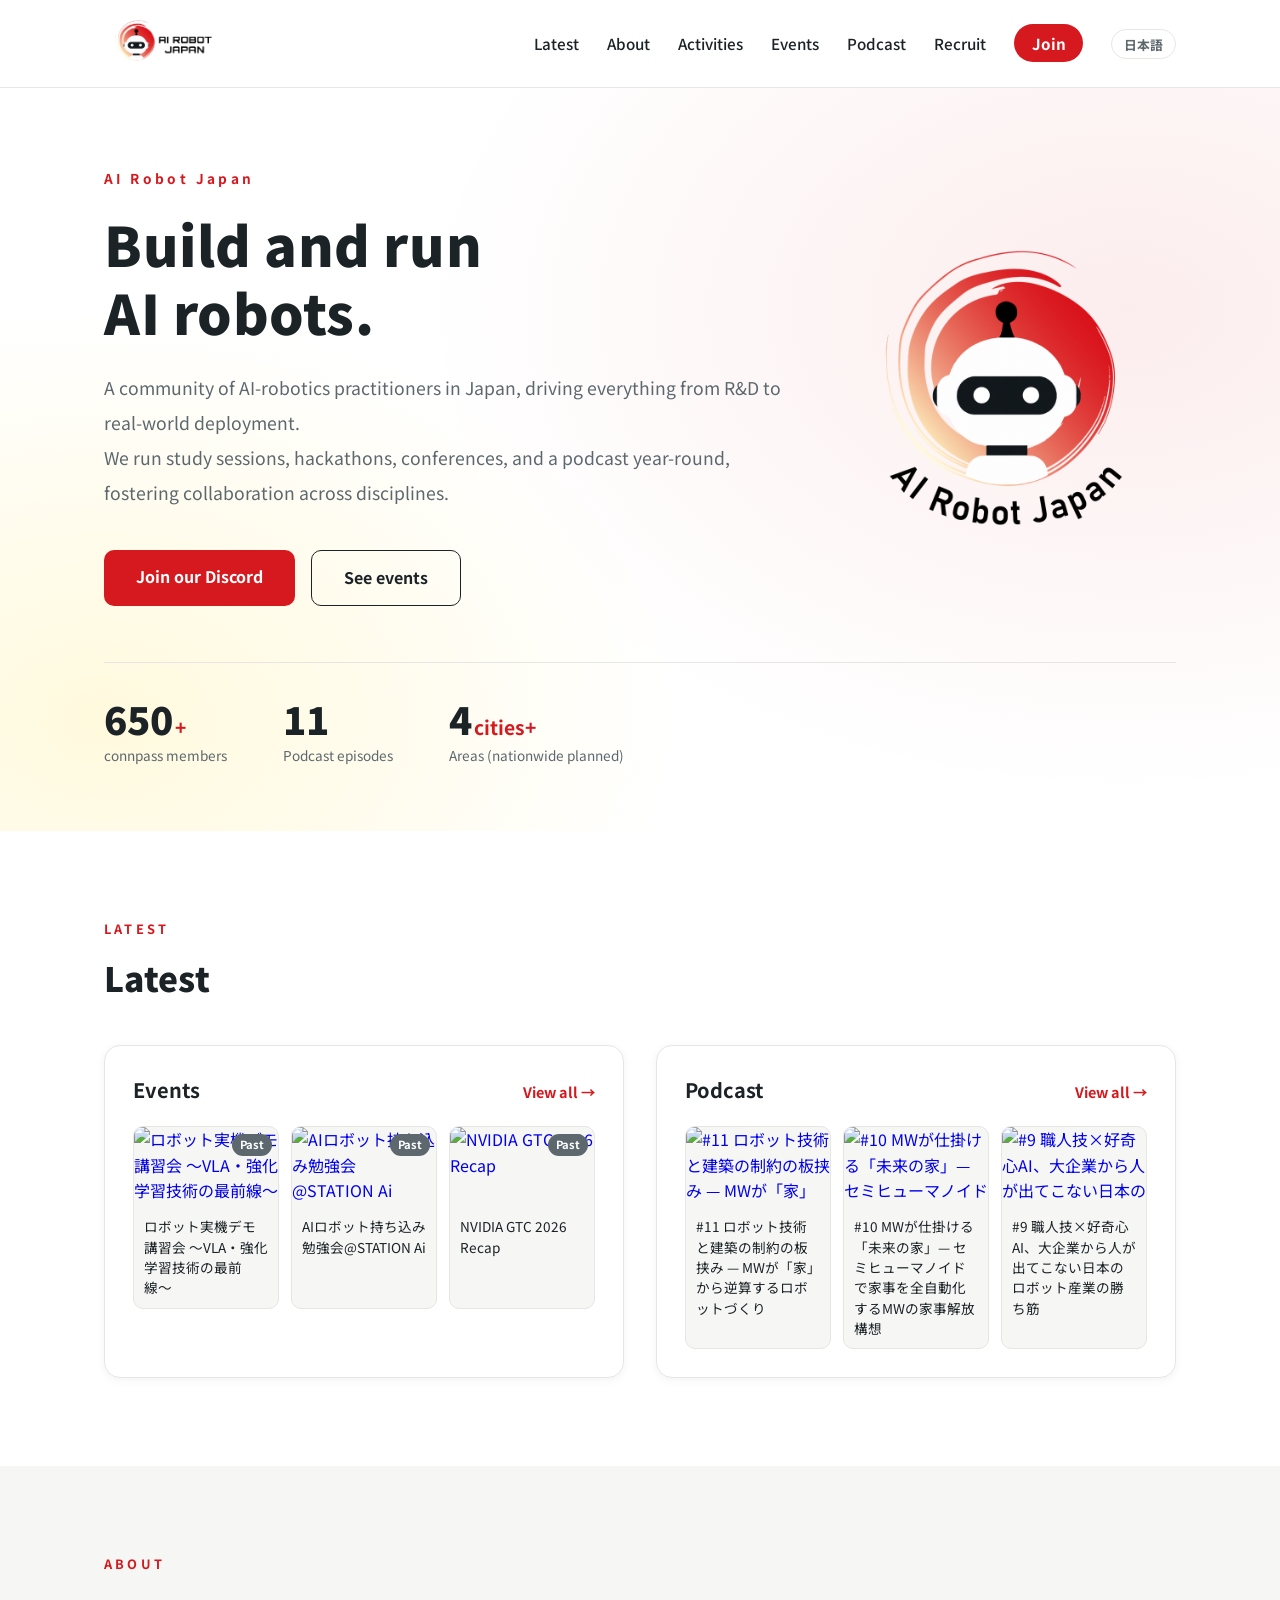
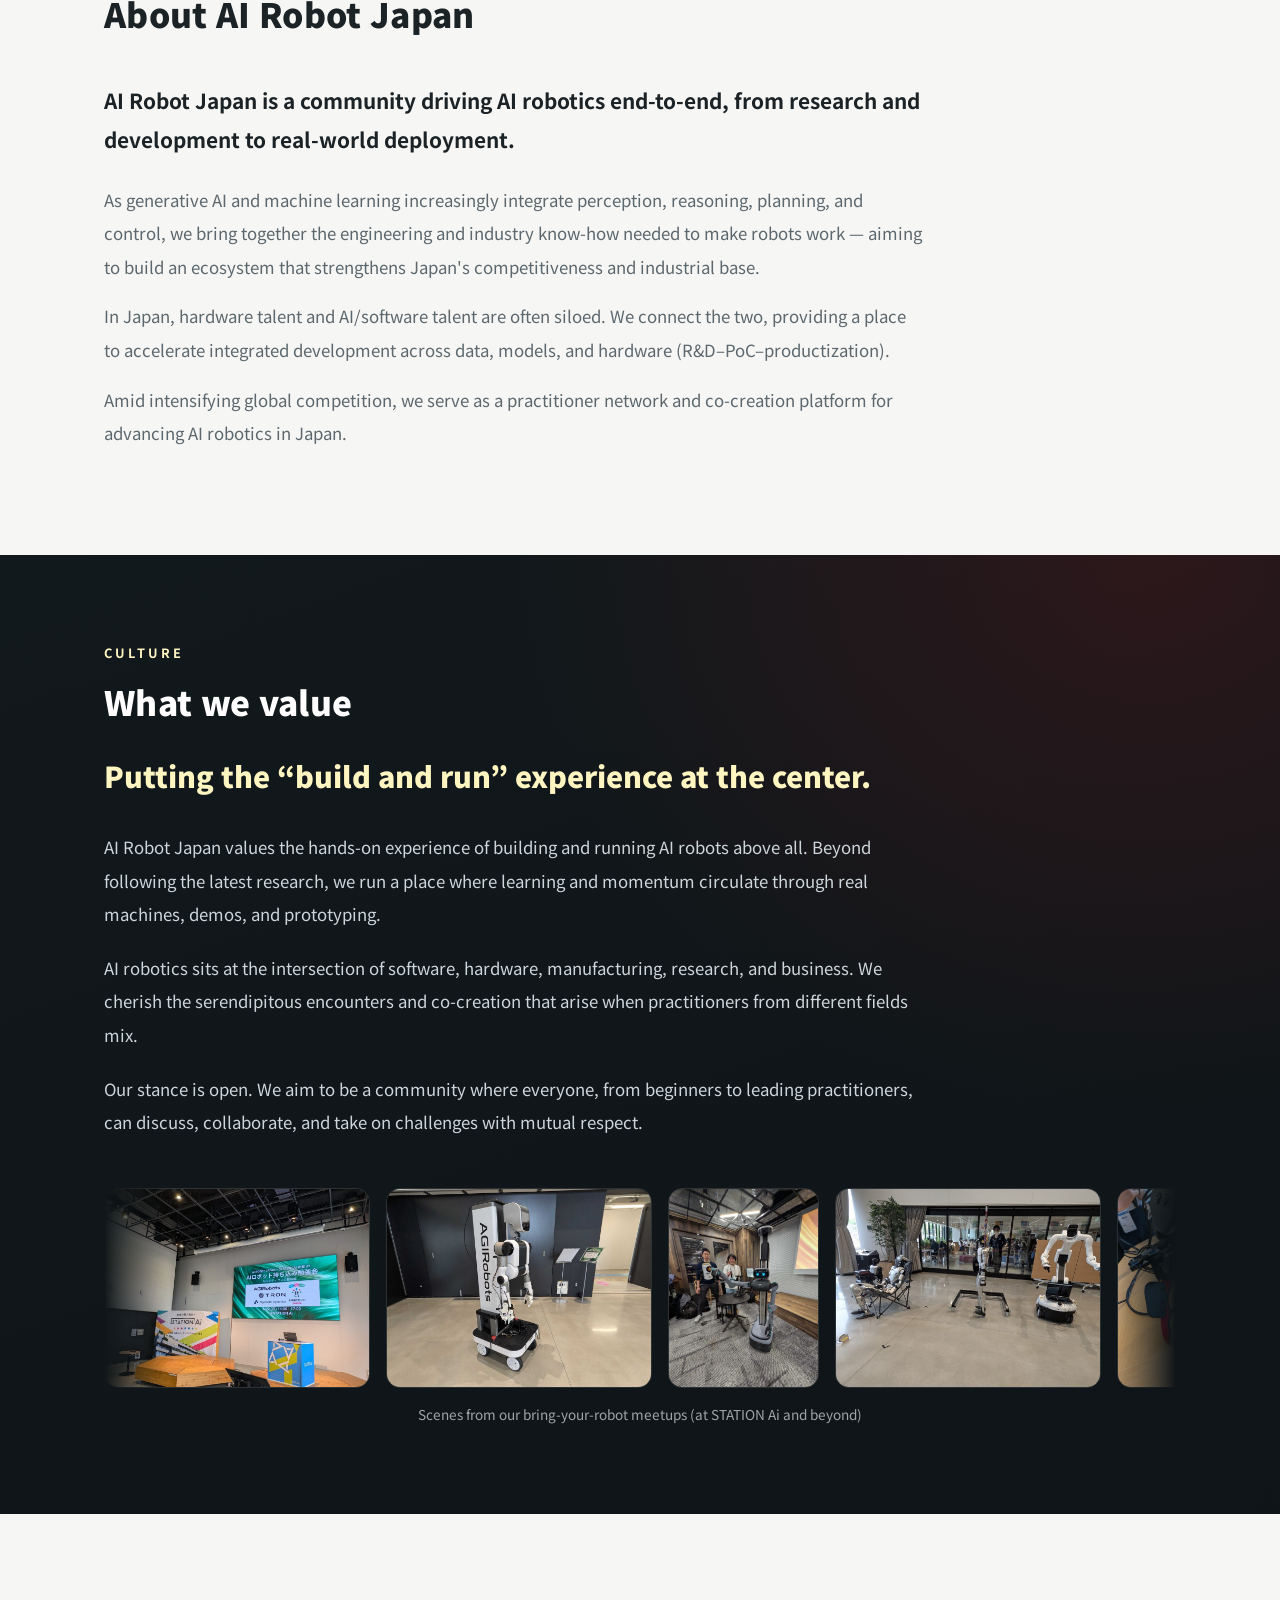
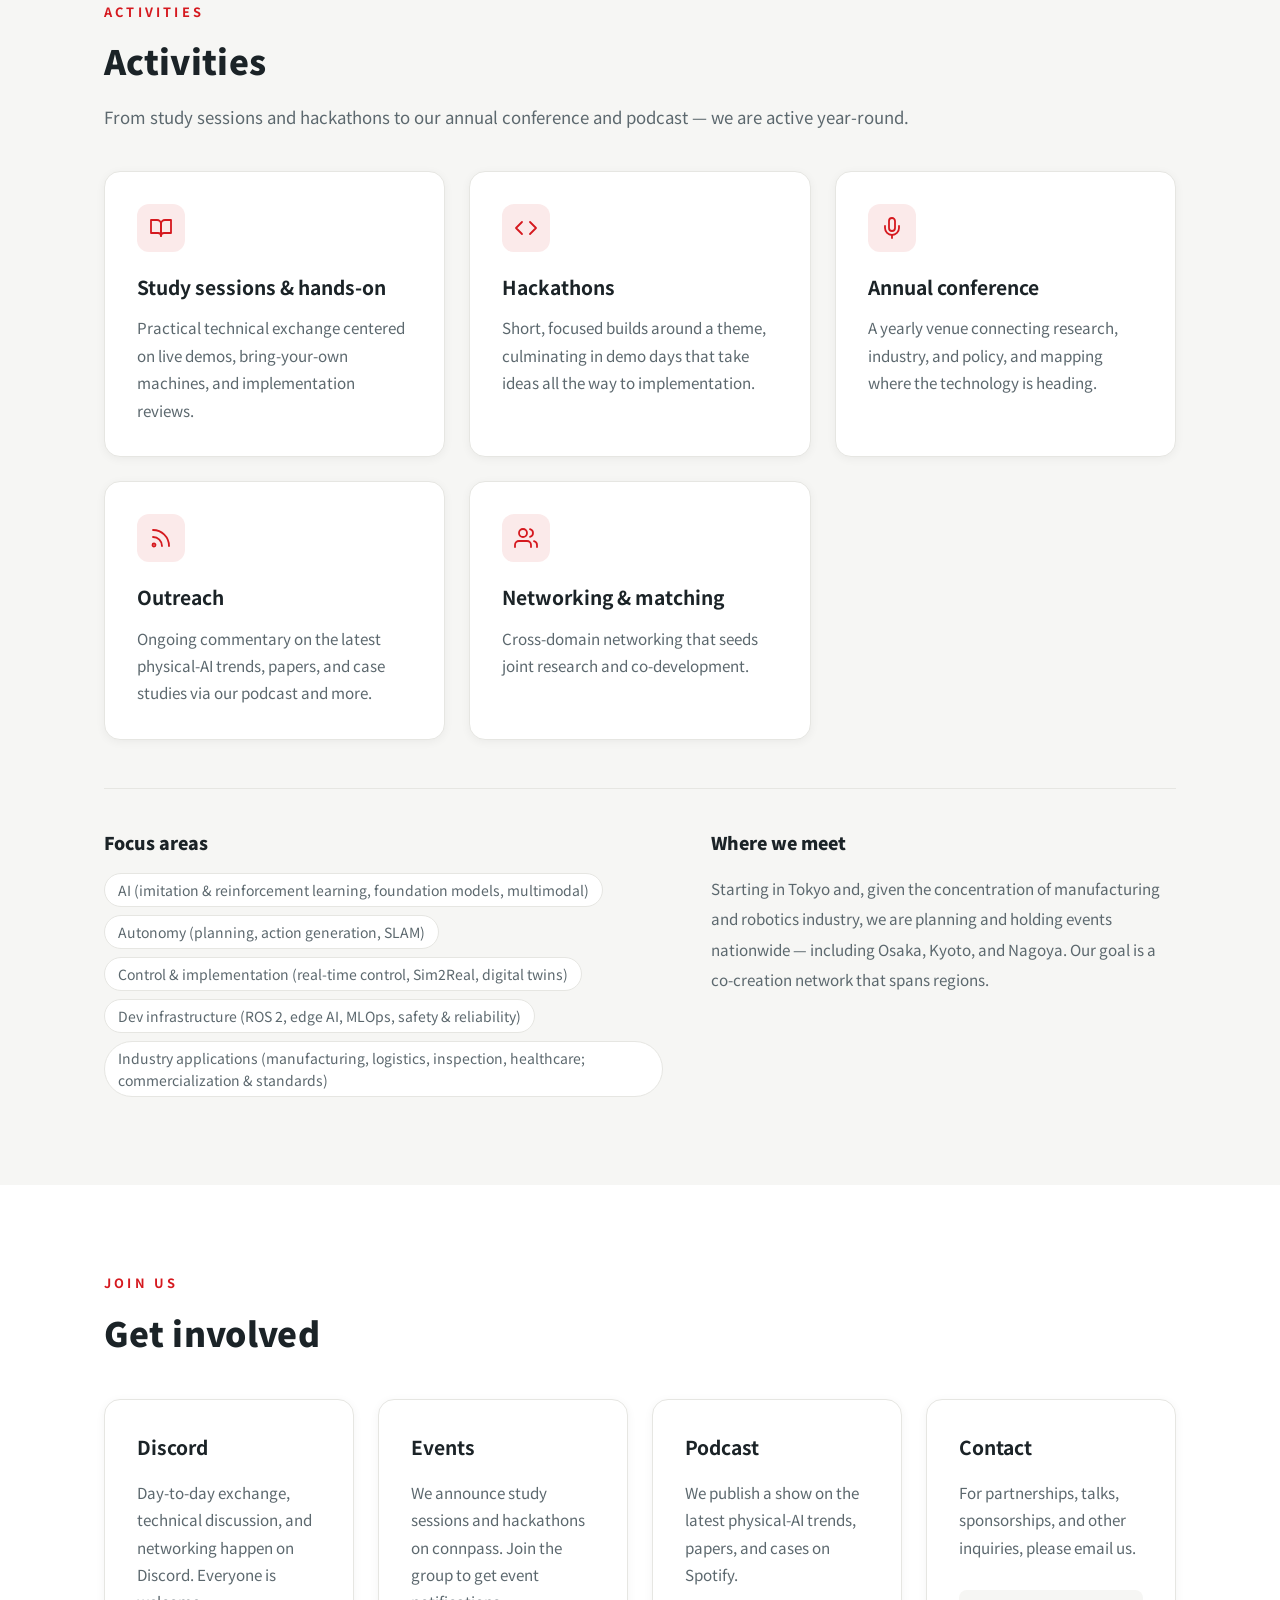
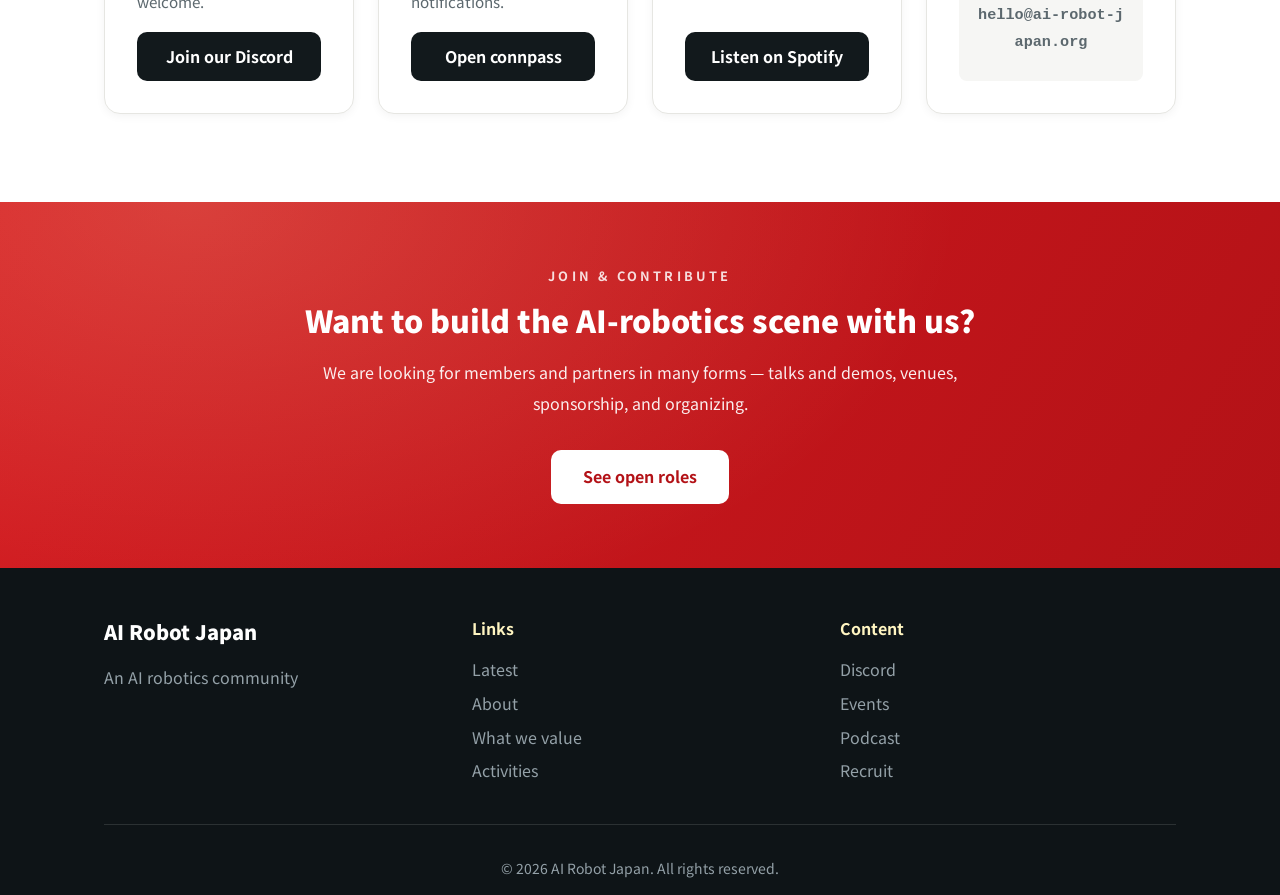
==== commit e13ab401: "Increase nav logo size for visibility - nav logo height 46px → 58px (desktop), 38px → 48px (mobile) " ====
--- a/en/index.html
+++ b/en/index.html
@@ -9,9 +9,9 @@
                 var s = localStorage.getItem('arj-lang');
                 var wantEn = s ? s === 'en' : (navigator.language || '').toLowerCase().indexOf('ja') !== 0;
                 if (wantEn && !onEn) {
-                    location.replace((p === '/' || p === '' ? '/en/index.html' : '/en' + p) + location.search + location.hash);
+                    location.replace((p === '/' || p === '' ? '/en/' : '/en' + p) + location.search + location.hash);
                 } else if (!wantEn && onEn) {
-                    var t = p.replace(/^\/en/, ''); if (t === '' || t === '/') t = '/index.html';
+                    var t = p.replace(/^\/en/, ''); if (t === '' || t === '/') t = '/';
                     location.replace(t + location.search + location.hash);
                 }
             } catch (e) {}
@@ -22,27 +22,27 @@
     <meta property="og:title" content="AI Robot Japan - AI Robot Community">
     <meta property="og:description" content="A community of AI-robotics practitioners in Japan, driving everything from R&D to real-world deployment. Study sessions, hackathons, conferences, and a podcast, year-round.">
     <meta property="og:type" content="website">
-    <meta property="og:url" content="https://ai-robot-japan.org/en/index.html">
+    <meta property="og:url" content="https://ai-robot-japan.org/en/">
     <meta property="og:image" content="https://ai-robot-japan.org/assets/og-image.png">
     <meta name="twitter:card" content="summary_large_image">
     <meta name="theme-color" content="#d5191f">
-    <link rel="alternate" hreflang="ja" href="https://ai-robot-japan.org/index.html">
-    <link rel="alternate" hreflang="en" href="https://ai-robot-japan.org/en/index.html">
-    <link rel="alternate" hreflang="x-default" href="https://ai-robot-japan.org/index.html">
+    <link rel="alternate" hreflang="ja" href="https://ai-robot-japan.org/">
+    <link rel="alternate" hreflang="en" href="https://ai-robot-japan.org/en/">
+    <link rel="alternate" hreflang="x-default" href="https://ai-robot-japan.org/">
     <title>AI Robot Japan - AI Robot Community</title>
     <link rel="icon" type="image/png" href="/assets/favicon.png">
     <link rel="apple-touch-icon" href="/assets/apple-touch-icon.png">
     <link rel="preconnect" href="https://fonts.googleapis.com">
     <link rel="preconnect" href="https://fonts.gstatic.com" crossorigin>
     <link href="https://fonts.googleapis.com/css2?family=Noto+Sans+JP:wght@400;500;700;900&display=swap" rel="stylesheet">
-    <link rel="stylesheet" href="/styles.css?v=11">
+    <link rel="stylesheet" href="/styles.css?v=12">
 </head>
 <body>
     <!-- Navigation -->
     <nav class="navbar">
         <div class="container">
             <div class="nav-brand">
-                <a href="/en/index.html"><img class="nav-logo" src="/assets/logo-horizontal.png" alt="AI Robot Japan"></a>
+                <a href="/en/"><img class="nav-logo" src="/assets/logo-horizontal.png" alt="AI Robot Japan"></a>
             </div>
             <button class="nav-toggle" type="button" aria-label="Toggle menu" aria-expanded="false" aria-controls="nav-menu">
                 <span></span><span></span><span></span>
@@ -55,7 +55,7 @@
                 <li><a href="https://open.spotify.com/show/3eTibJbIqve5Rne4MkS1Ao" target="_blank" rel="noopener noreferrer">Podcast</a></li>
                 <li><a href="/en/recruit.html">Recruit</a></li>
                 <li><a href="#contact" class="nav-cta">Join</a></li>
-                <li><a href="/index.html" class="nav-lang" onclick="localStorage.setItem('arj-lang','ja')">日本語</a></li>
+                <li><a href="/" class="nav-lang" onclick="localStorage.setItem('arj-lang','ja')">日本語</a></li>
             </ul>
         </div>
     </nav>
--- a/styles.css
+++ b/styles.css
@@ -65,7 +65,7 @@
 }
 
 .nav-logo {
-    height: 46px;
+    height: 58px;
     width: auto;
     display: block;
 }
@@ -1081,7 +1081,7 @@
     }
 
     .nav-logo {
-        height: 38px;
+        height: 48px;
     }
 
     .hero {
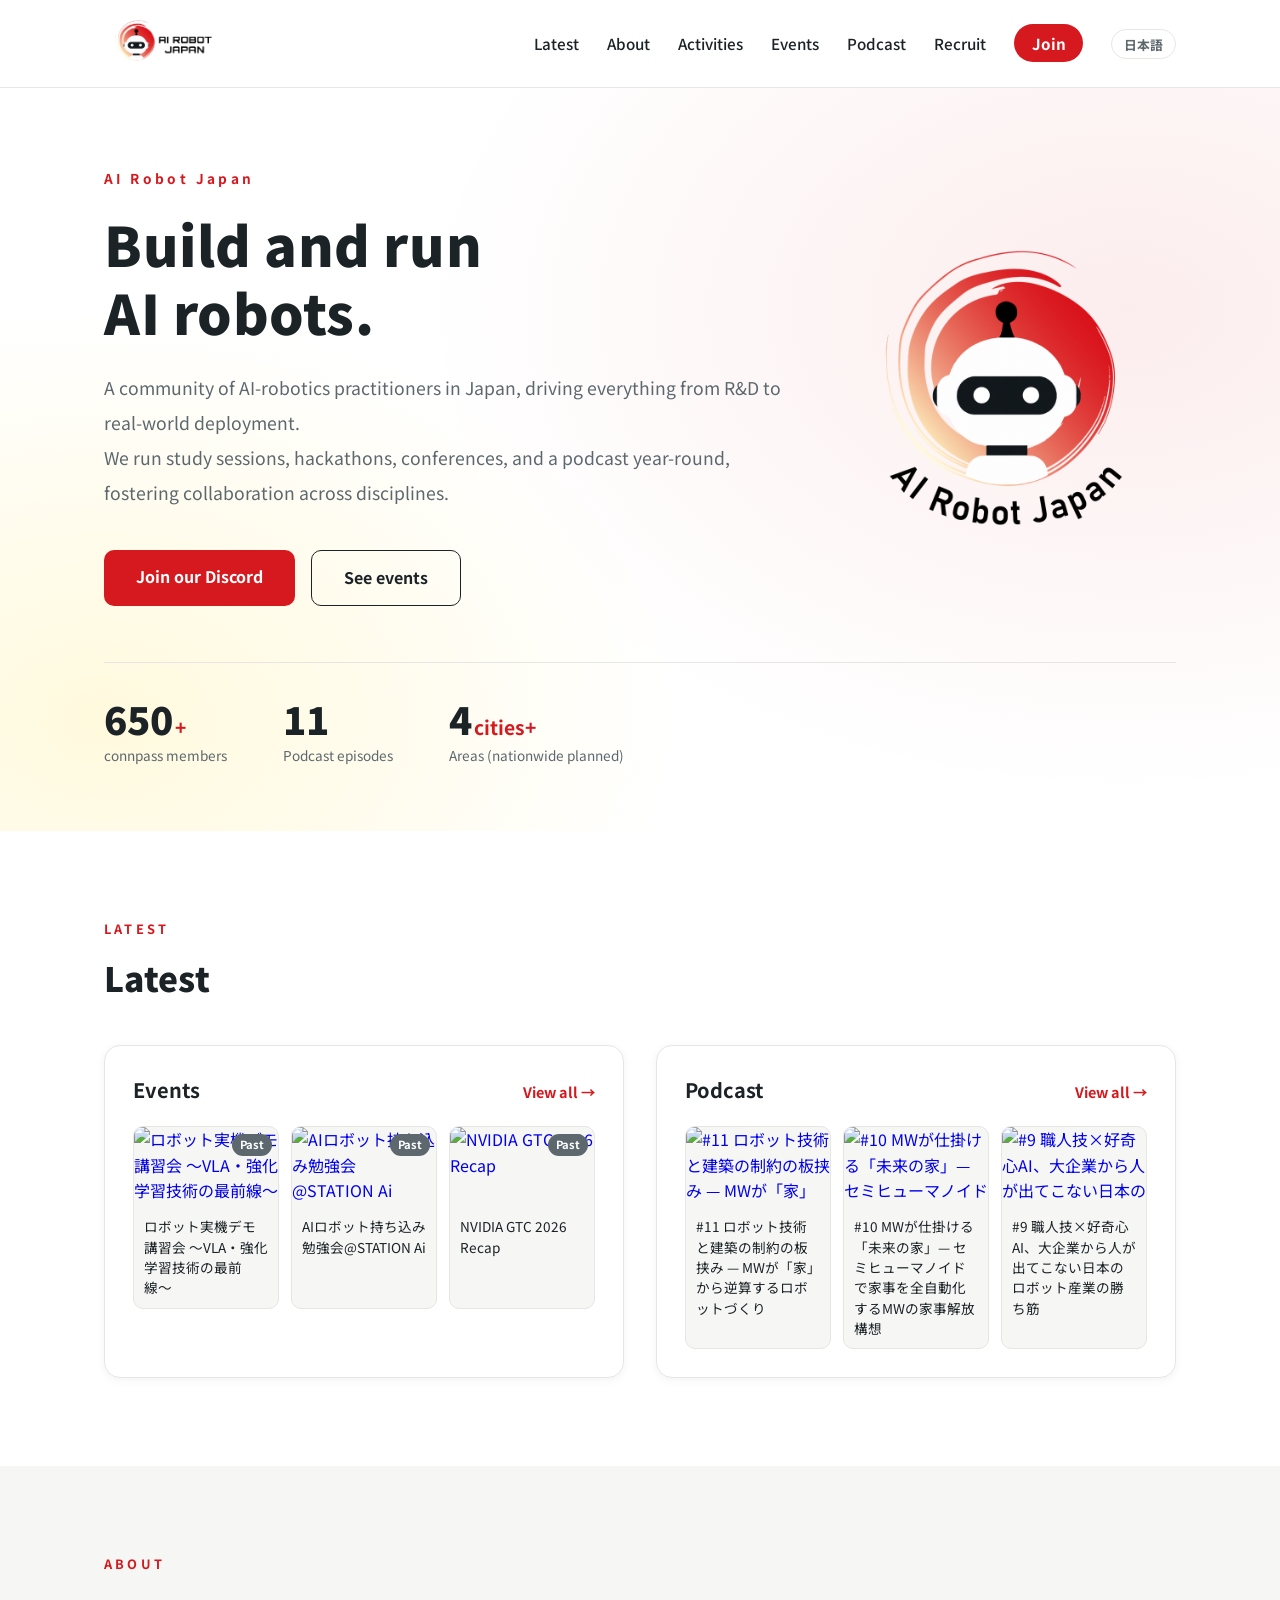
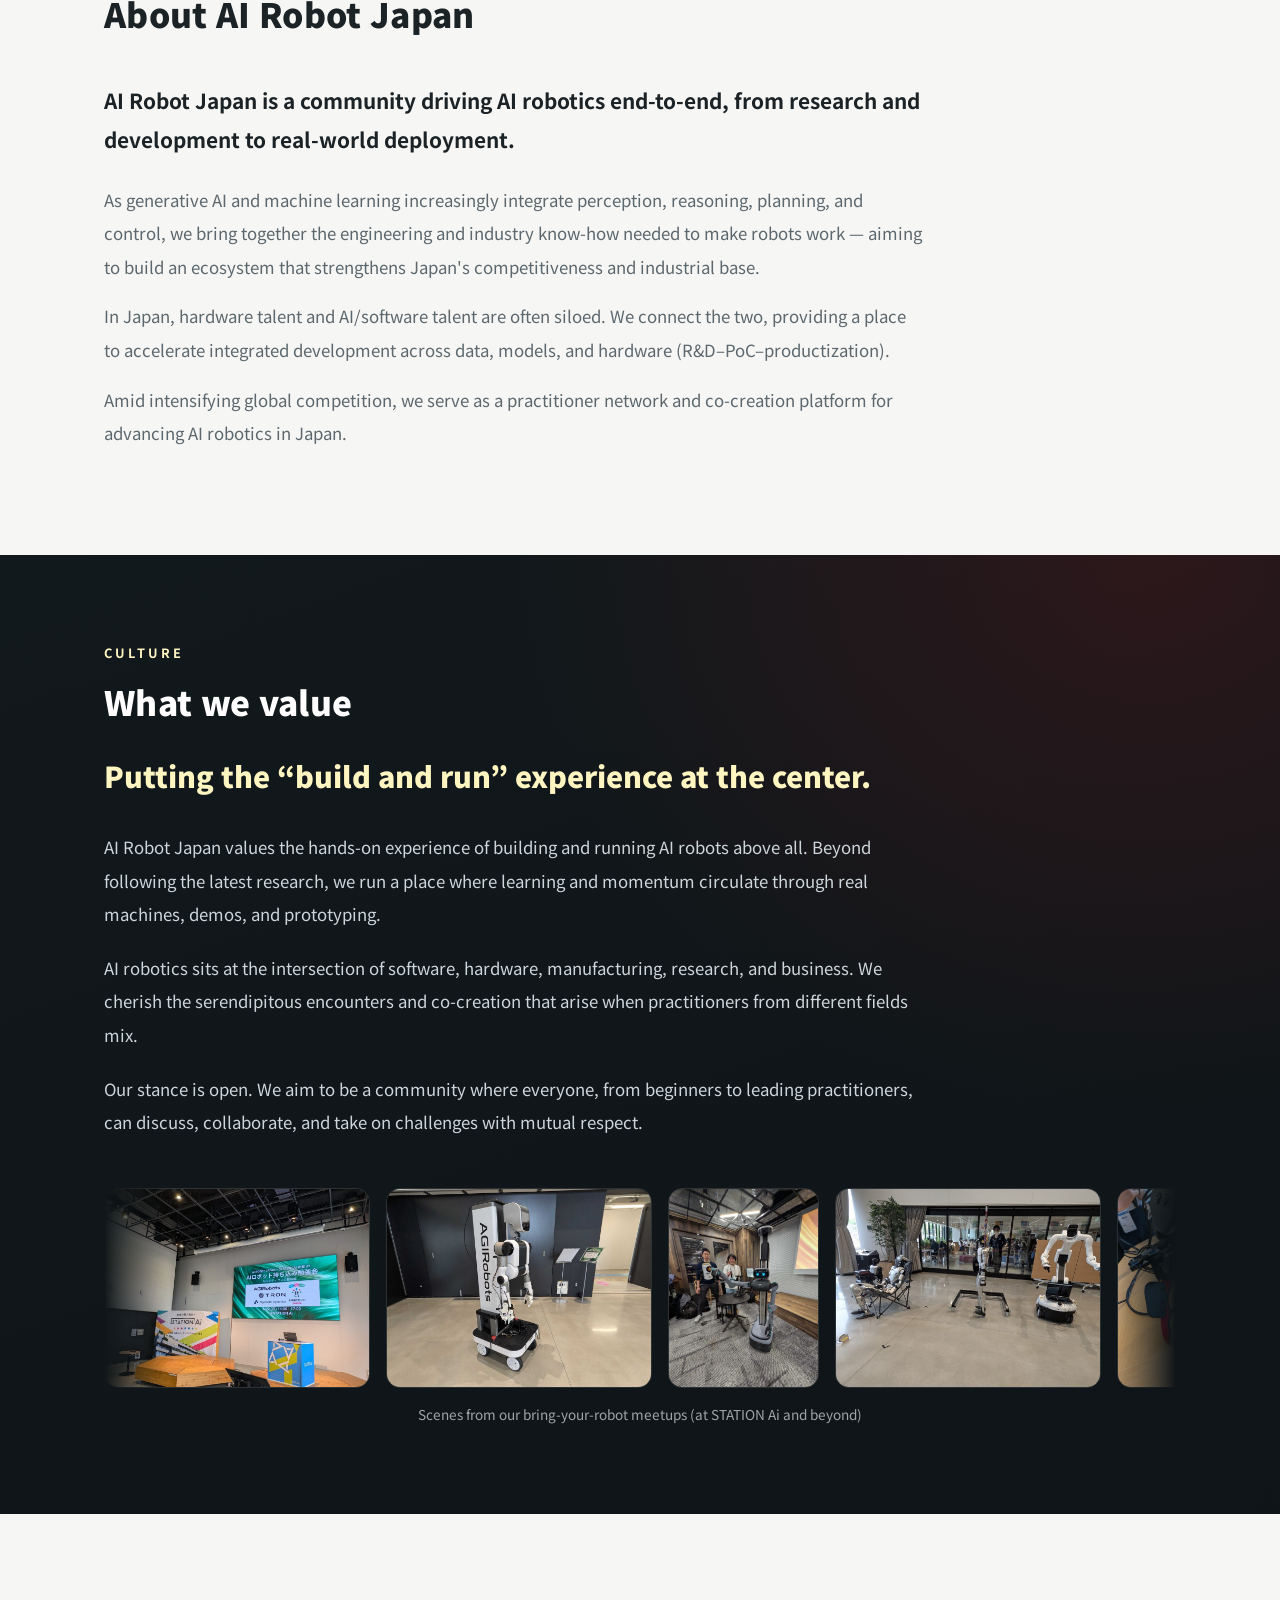
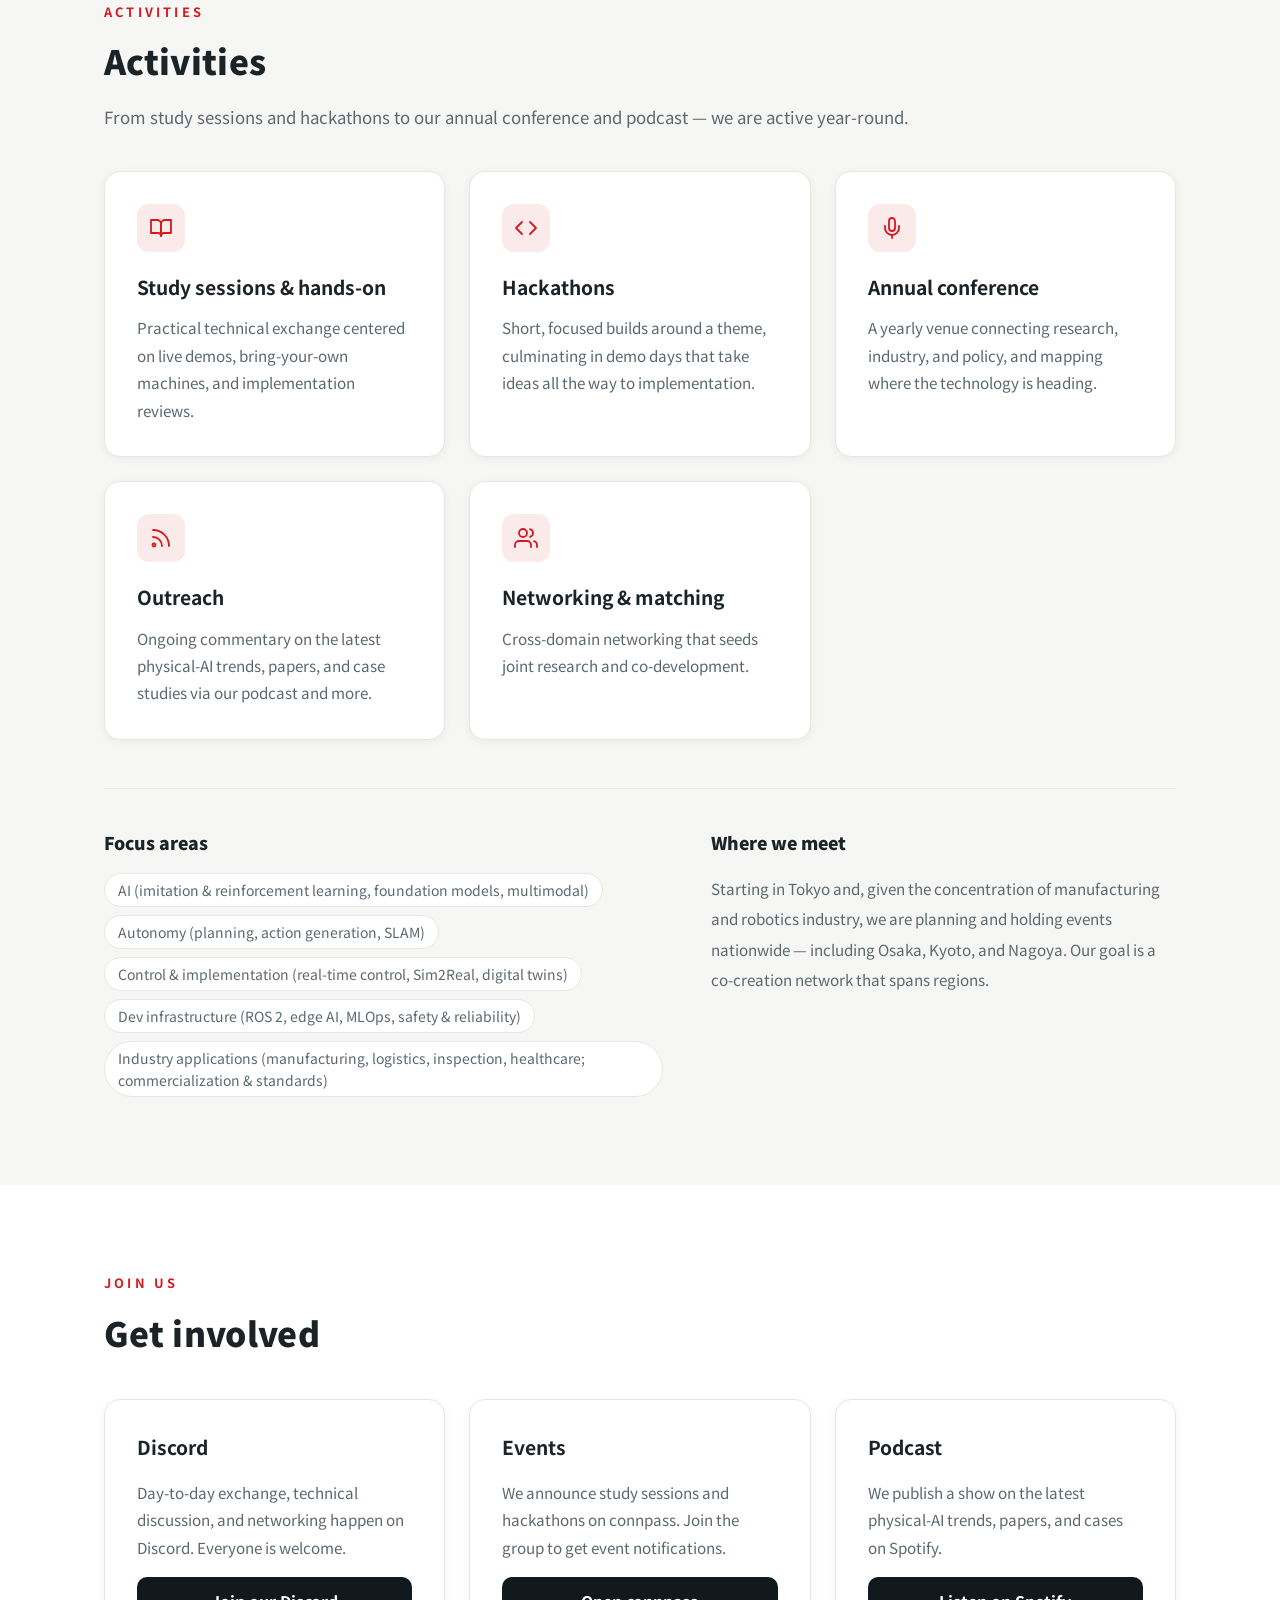
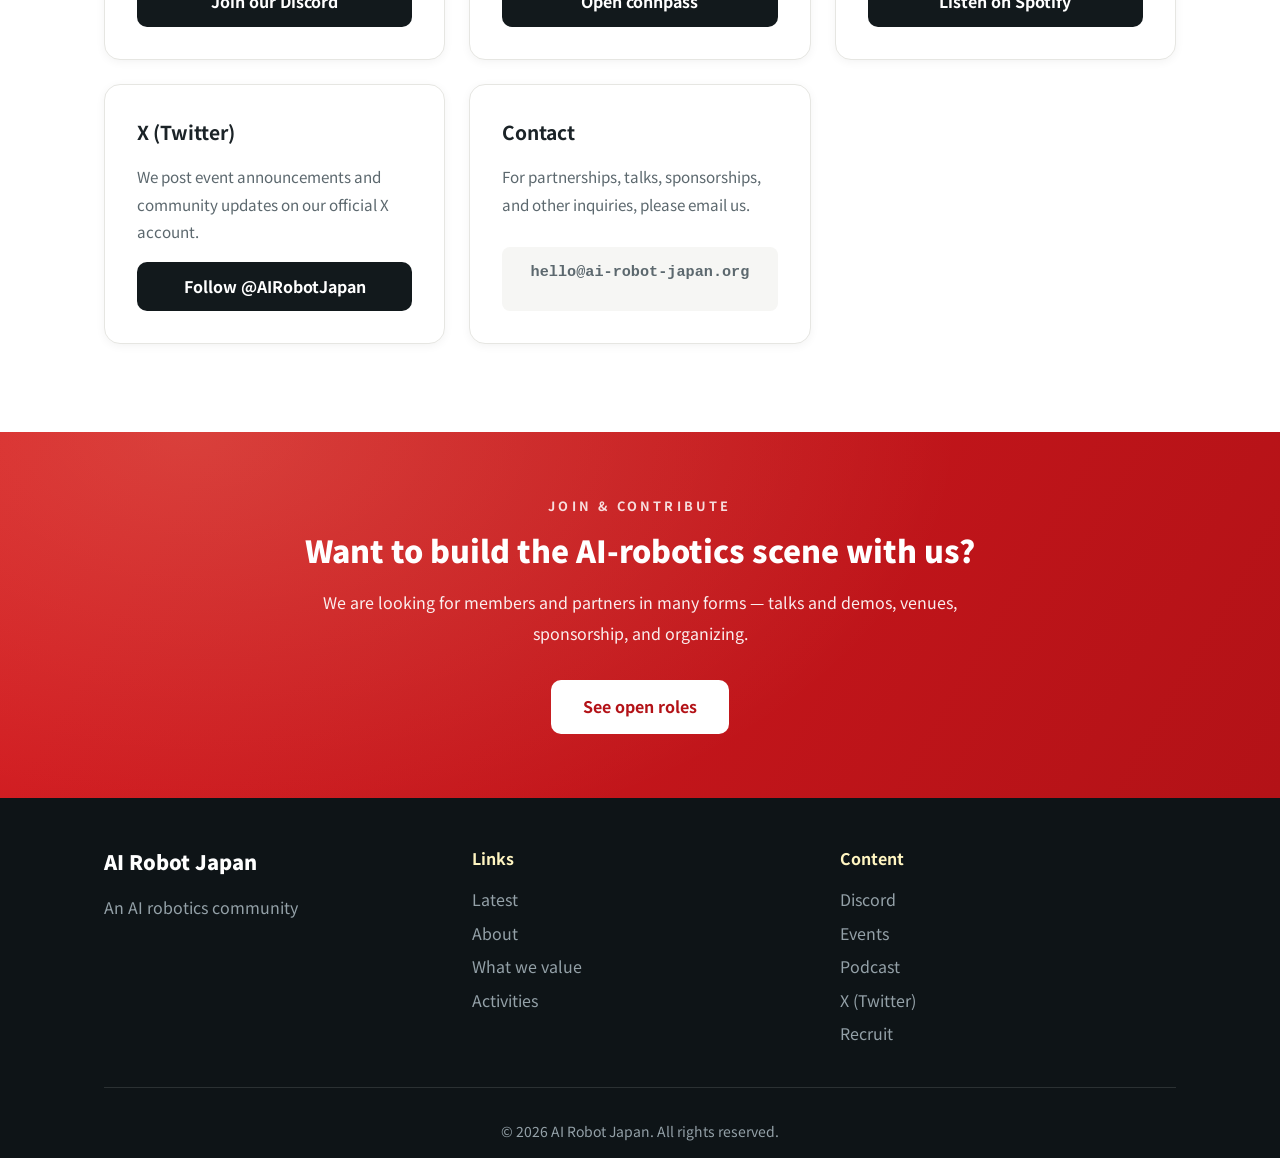
==== commit 83393ee7: "Add official X (Twitter) account links - New X card in the 参加する / Get involved section (JA & EN), li" ====
--- a/en/index.html
+++ b/en/index.html
@@ -35,7 +35,7 @@
     <link rel="preconnect" href="https://fonts.googleapis.com">
     <link rel="preconnect" href="https://fonts.gstatic.com" crossorigin>
     <link href="https://fonts.googleapis.com/css2?family=Noto+Sans+JP:wght@400;500;700;900&display=swap" rel="stylesheet">
-    <link rel="stylesheet" href="/styles.css?v=12">
+    <link rel="stylesheet" href="/styles.css?v=13">
 </head>
 <body>
     <!-- Navigation -->
@@ -275,6 +275,11 @@
                     <a href="https://open.spotify.com/show/3eTibJbIqve5Rne4MkS1Ao" target="_blank" rel="noopener noreferrer" class="btn btn-content">Listen on Spotify</a>
                 </div>
                 <div class="join-card">
+                    <h3>X (Twitter)</h3>
+                    <p>We post event announcements and community updates on our official X account.</p>
+                    <a href="https://x.com/AIRobotJapan" target="_blank" rel="noopener noreferrer" class="btn btn-content">Follow @AIRobotJapan</a>
+                </div>
+                <div class="join-card">
                     <h3>Contact</h3>
                     <p>For partnerships, talks, sponsorships, and other inquiries, please email us.</p>
                     <p class="contact-email">hello@ai-robot-japan.org</p>
@@ -316,6 +321,7 @@
                         <li><a href="https://discord.gg/pjjQ46tyy" target="_blank" rel="noopener noreferrer">Discord</a></li>
                         <li><a href="https://ai-robot-japan.connpass.com/" target="_blank" rel="noopener noreferrer">Events</a></li>
                         <li><a href="https://open.spotify.com/show/3eTibJbIqve5Rne4MkS1Ao" target="_blank" rel="noopener noreferrer">Podcast</a></li>
+                        <li><a href="https://x.com/AIRobotJapan" target="_blank" rel="noopener noreferrer">X (Twitter)</a></li>
                         <li><a href="/en/recruit.html">Recruit</a></li>
                     </ul>
                 </div>
--- a/styles.css
+++ b/styles.css
@@ -687,7 +687,7 @@
 /* 参加・問い合わせセクション */
 .join-grid {
     display: grid;
-    grid-template-columns: repeat(auto-fit, minmax(240px, 1fr));
+    grid-template-columns: repeat(auto-fit, minmax(300px, 1fr));
     gap: 1.5rem;
 }
 
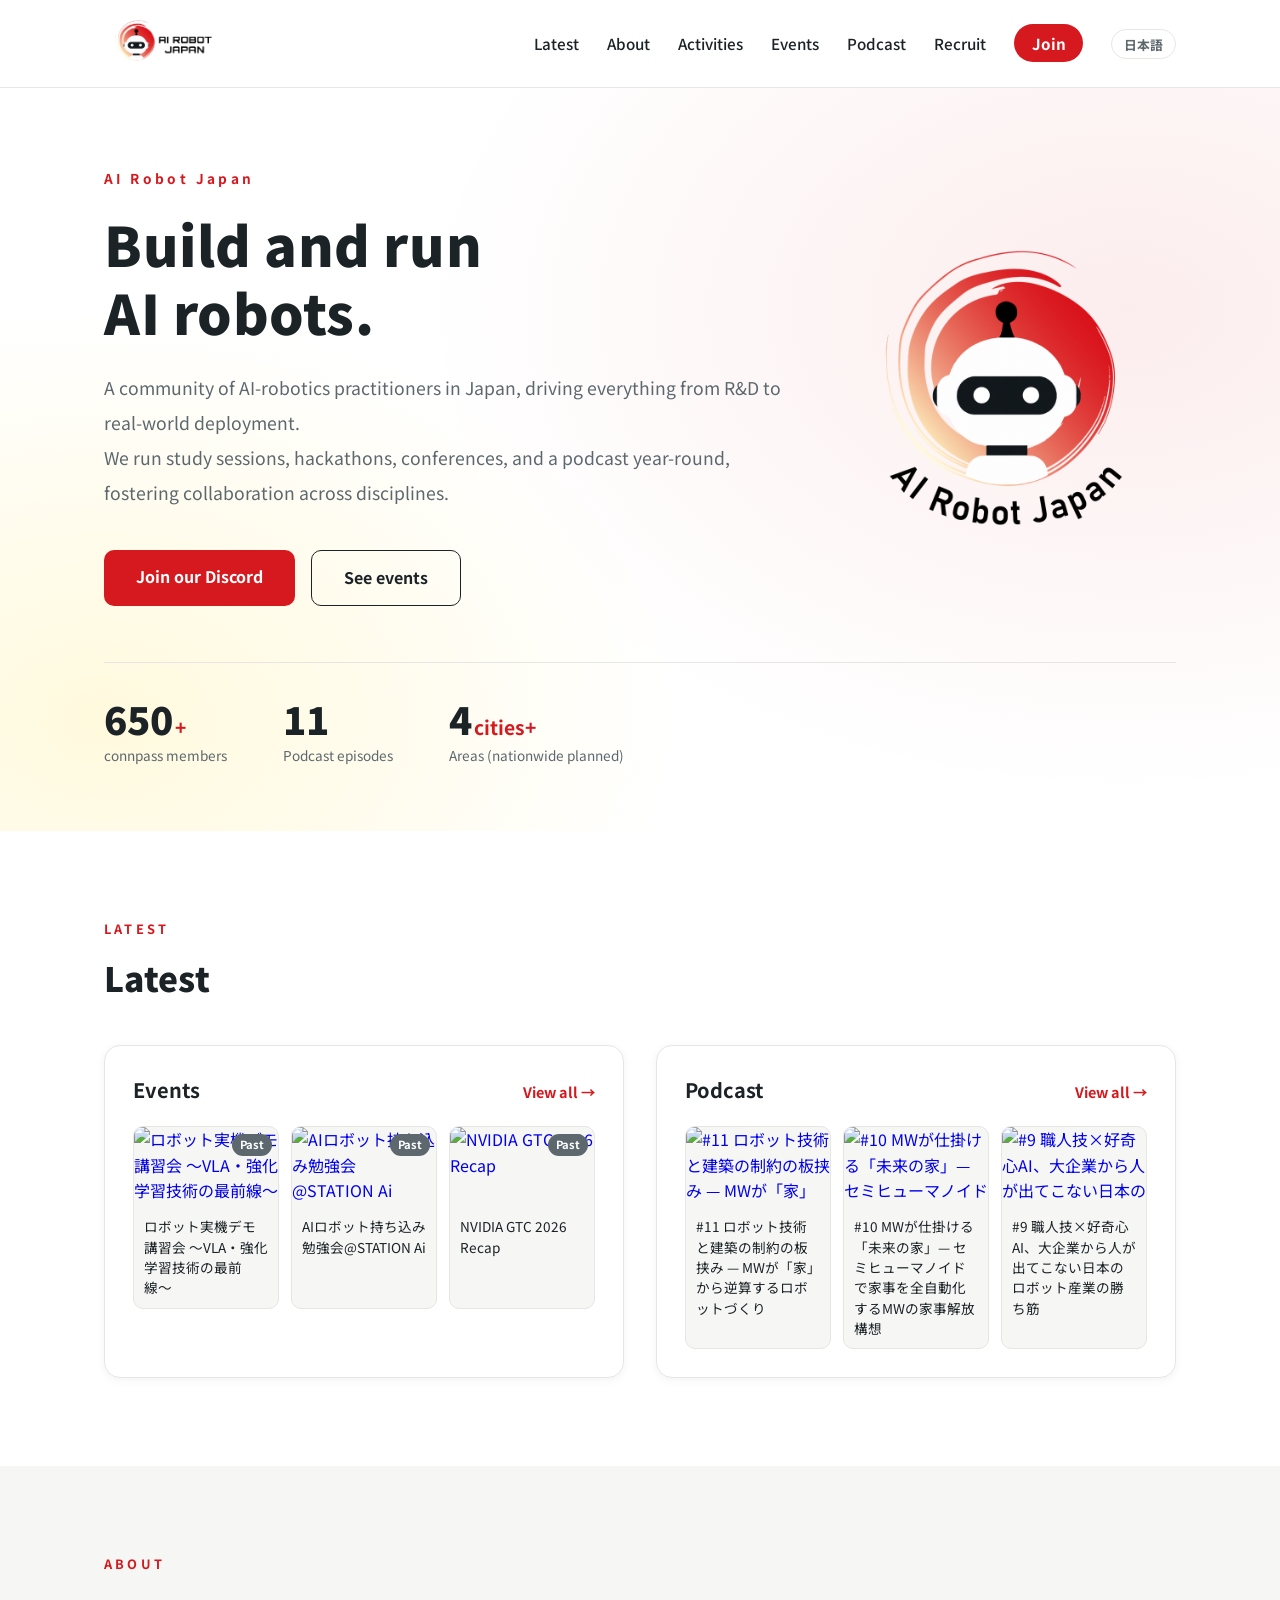
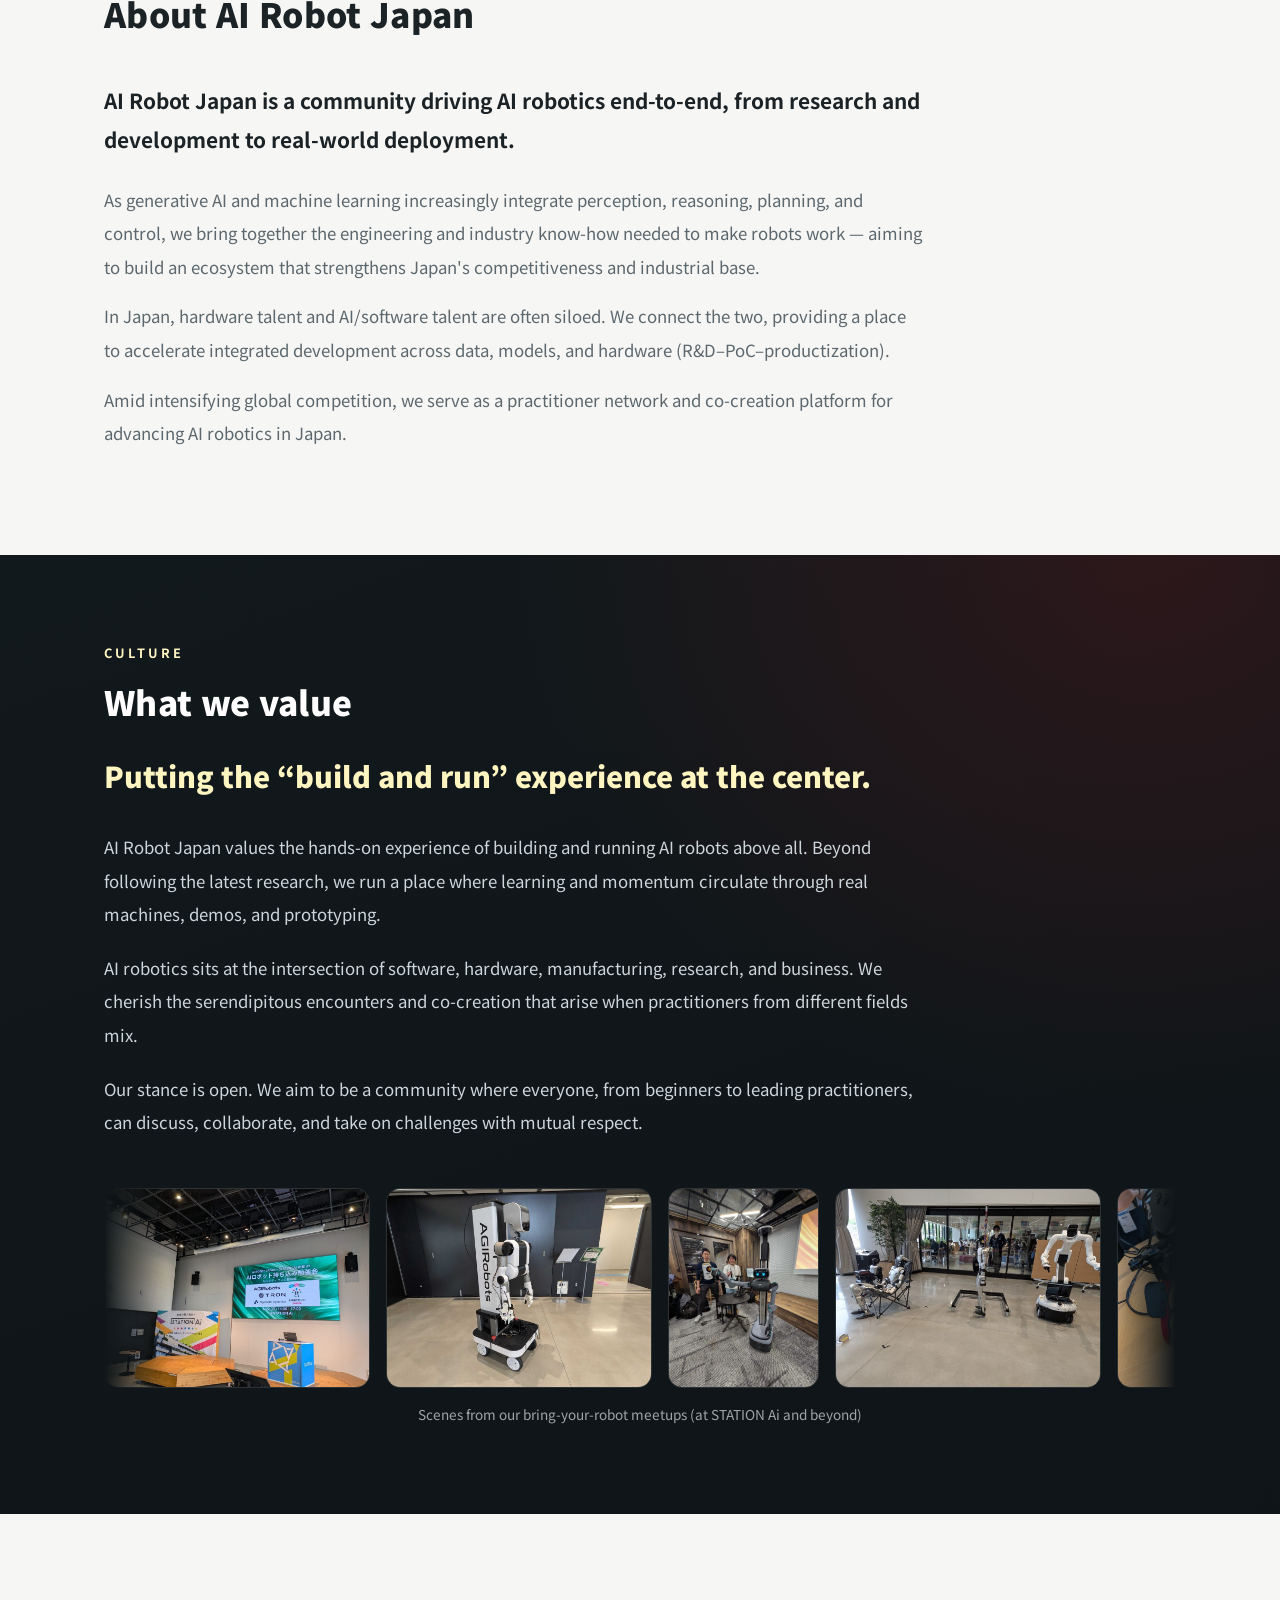
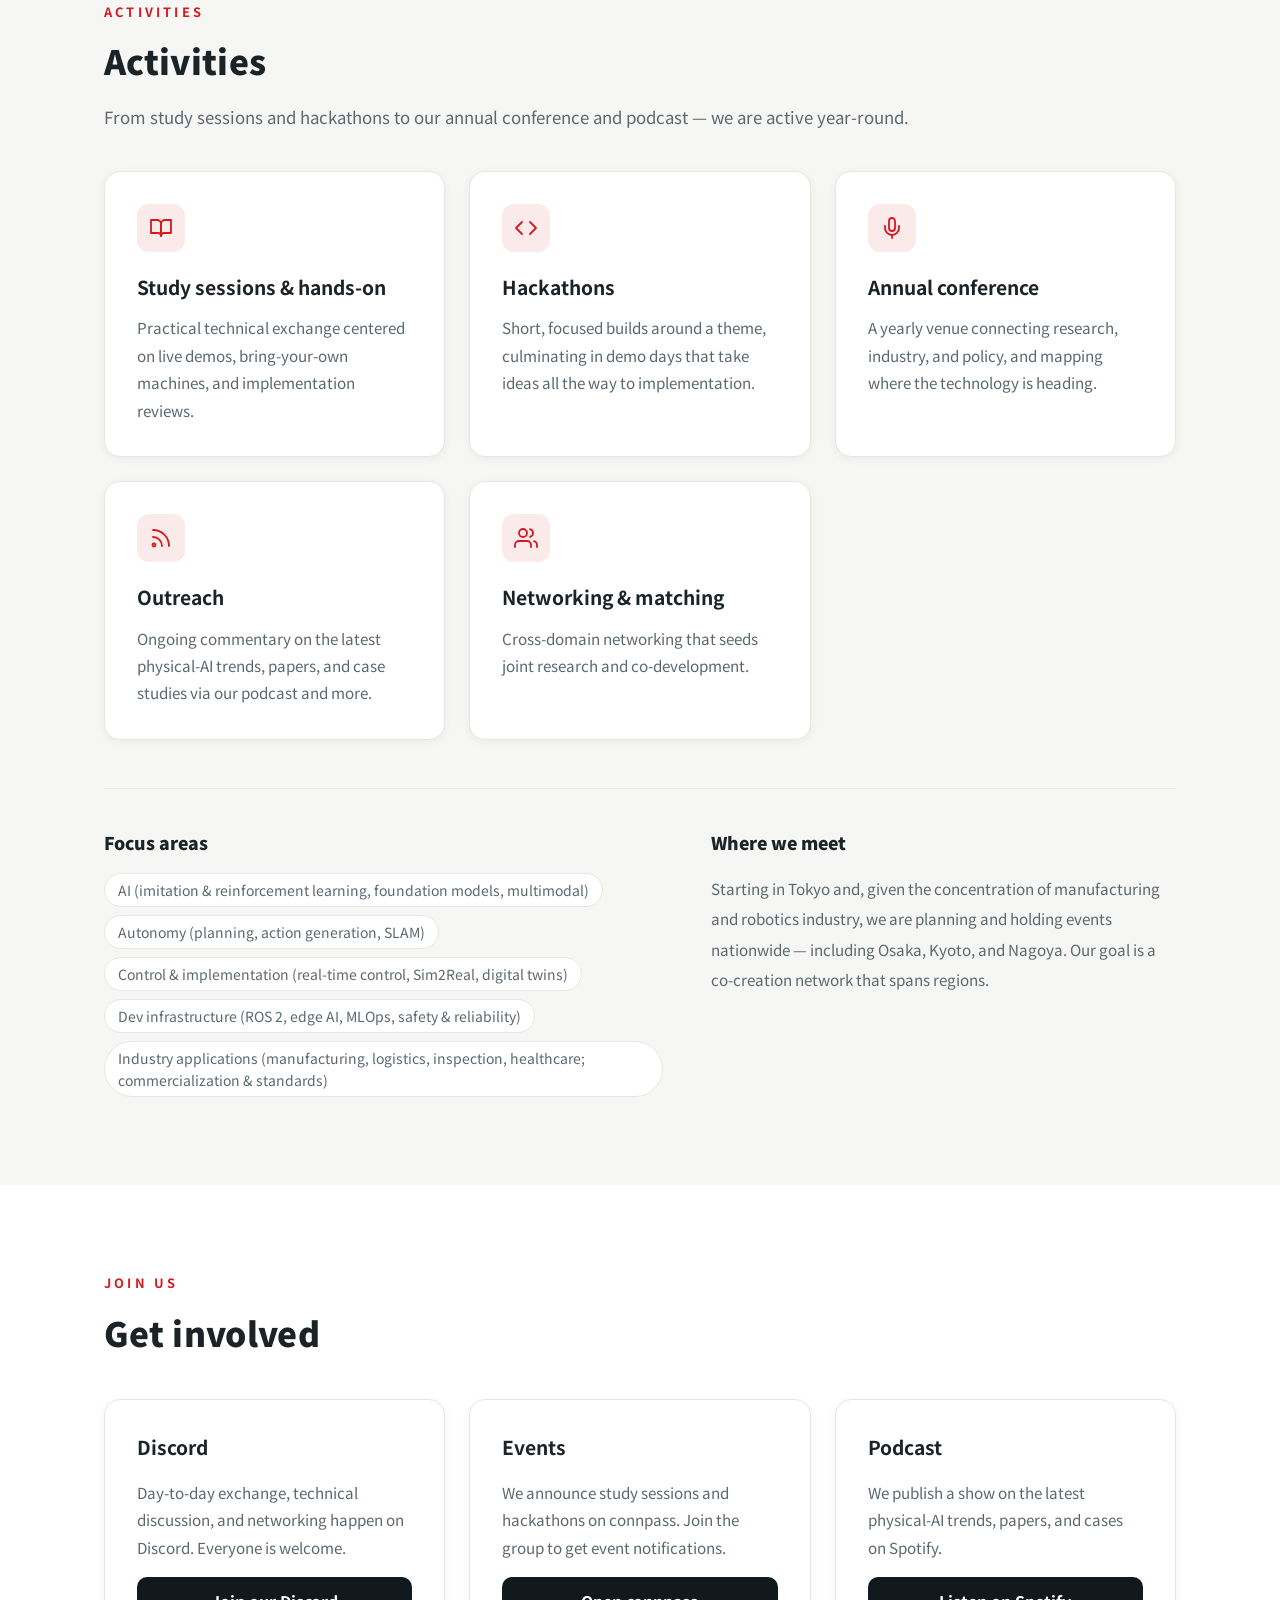
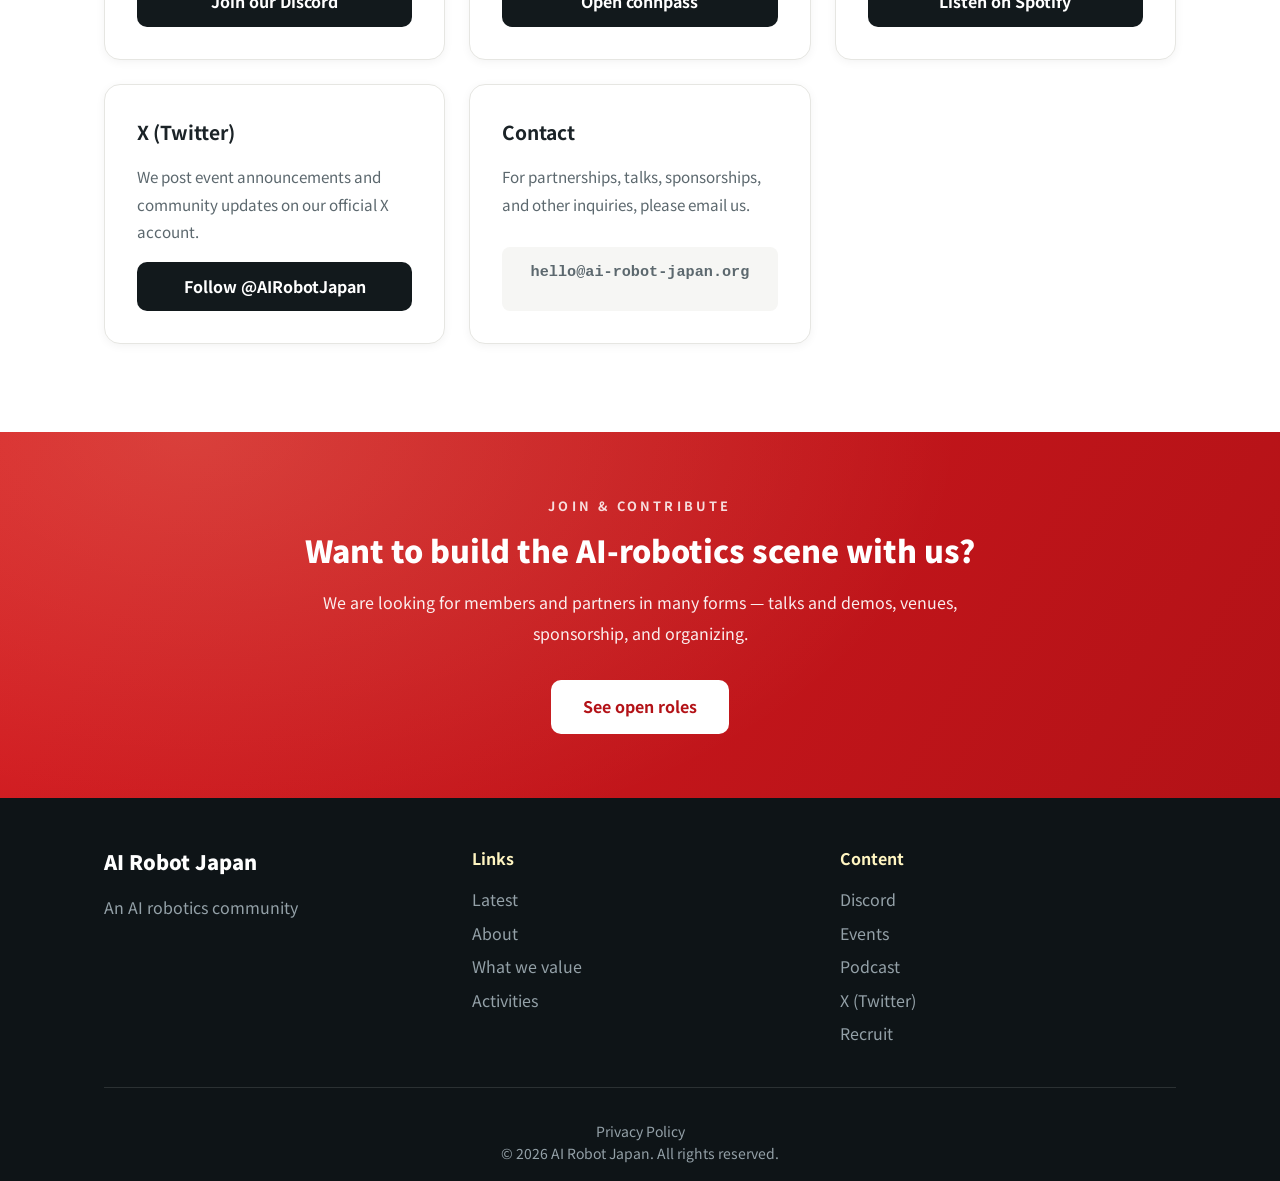
==== commit 4a8186ed: "Add privacy policy page - New privacy.html with the full policy (preamble + Articles 1-16,   effecti" ====
--- a/en/index.html
+++ b/en/index.html
@@ -35,7 +35,7 @@
     <link rel="preconnect" href="https://fonts.googleapis.com">
     <link rel="preconnect" href="https://fonts.gstatic.com" crossorigin>
     <link href="https://fonts.googleapis.com/css2?family=Noto+Sans+JP:wght@400;500;700;900&display=swap" rel="stylesheet">
-    <link rel="stylesheet" href="/styles.css?v=13">
+    <link rel="stylesheet" href="/styles.css?v=14">
 </head>
 <body>
     <!-- Navigation -->
@@ -327,6 +327,7 @@
                 </div>
             </div>
             <div class="footer-bottom">
+                <p><a href="/privacy.html">Privacy Policy</a></p>
                 <p>&copy; 2026 AI Robot Japan. All rights reserved.</p>
             </div>
         </div>
--- a/styles.css
+++ b/styles.css
@@ -964,6 +964,89 @@
     box-shadow: 0 6px 18px rgba(0, 0, 0, 0.2);
 }
 
+/* プライバシーポリシー等の法務ページ */
+.legal-content {
+    max-width: 800px;
+}
+
+.legal-content p {
+    color: var(--text-light);
+    font-size: 0.98rem;
+    line-height: 2.1;
+    margin-bottom: 1.75rem;
+}
+
+.legal-content h2 {
+    font-size: 1.2rem;
+    font-weight: 700;
+    color: var(--text-dark);
+    margin: 3rem 0 1.25rem;
+    padding-left: 0.9rem;
+    border-left: 4px solid var(--accent);
+}
+
+.legal-content ol {
+    list-style: none;
+    margin: 0 0 1.75rem;
+}
+
+.legal-content ol li {
+    color: var(--text-light);
+    font-size: 0.98rem;
+    line-height: 2.1;
+    margin-bottom: 1rem;
+    position: relative;
+    padding-left: 2.4em;
+}
+
+.legal-content .num-list {
+    counter-reset: num;
+}
+
+.legal-content .num-list > li::before {
+    counter-increment: num;
+    content: counter(num) ".";
+    position: absolute;
+    left: 0.5em;
+    font-weight: 700;
+    color: var(--text-dark);
+}
+
+.legal-content .paren-list {
+    counter-reset: paren;
+}
+
+.legal-content .paren-list > li::before {
+    counter-increment: paren;
+    content: "(" counter(paren) ")";
+    position: absolute;
+    left: 0;
+    font-weight: 700;
+    color: var(--text-dark);
+}
+
+.legal-content li .paren-list {
+    margin-top: 1rem;
+    margin-bottom: 0;
+}
+
+.legal-date {
+    margin-top: 3rem;
+    text-align: right;
+    font-weight: 700;
+    color: var(--text-dark);
+}
+
+.footer-bottom a {
+    color: #94a1a8;
+    text-decoration: none;
+}
+
+.footer-bottom a:hover {
+    color: #ffffff;
+    text-decoration: underline;
+}
+
 /* フッター */
 .footer {
     background-color: var(--ink-950);
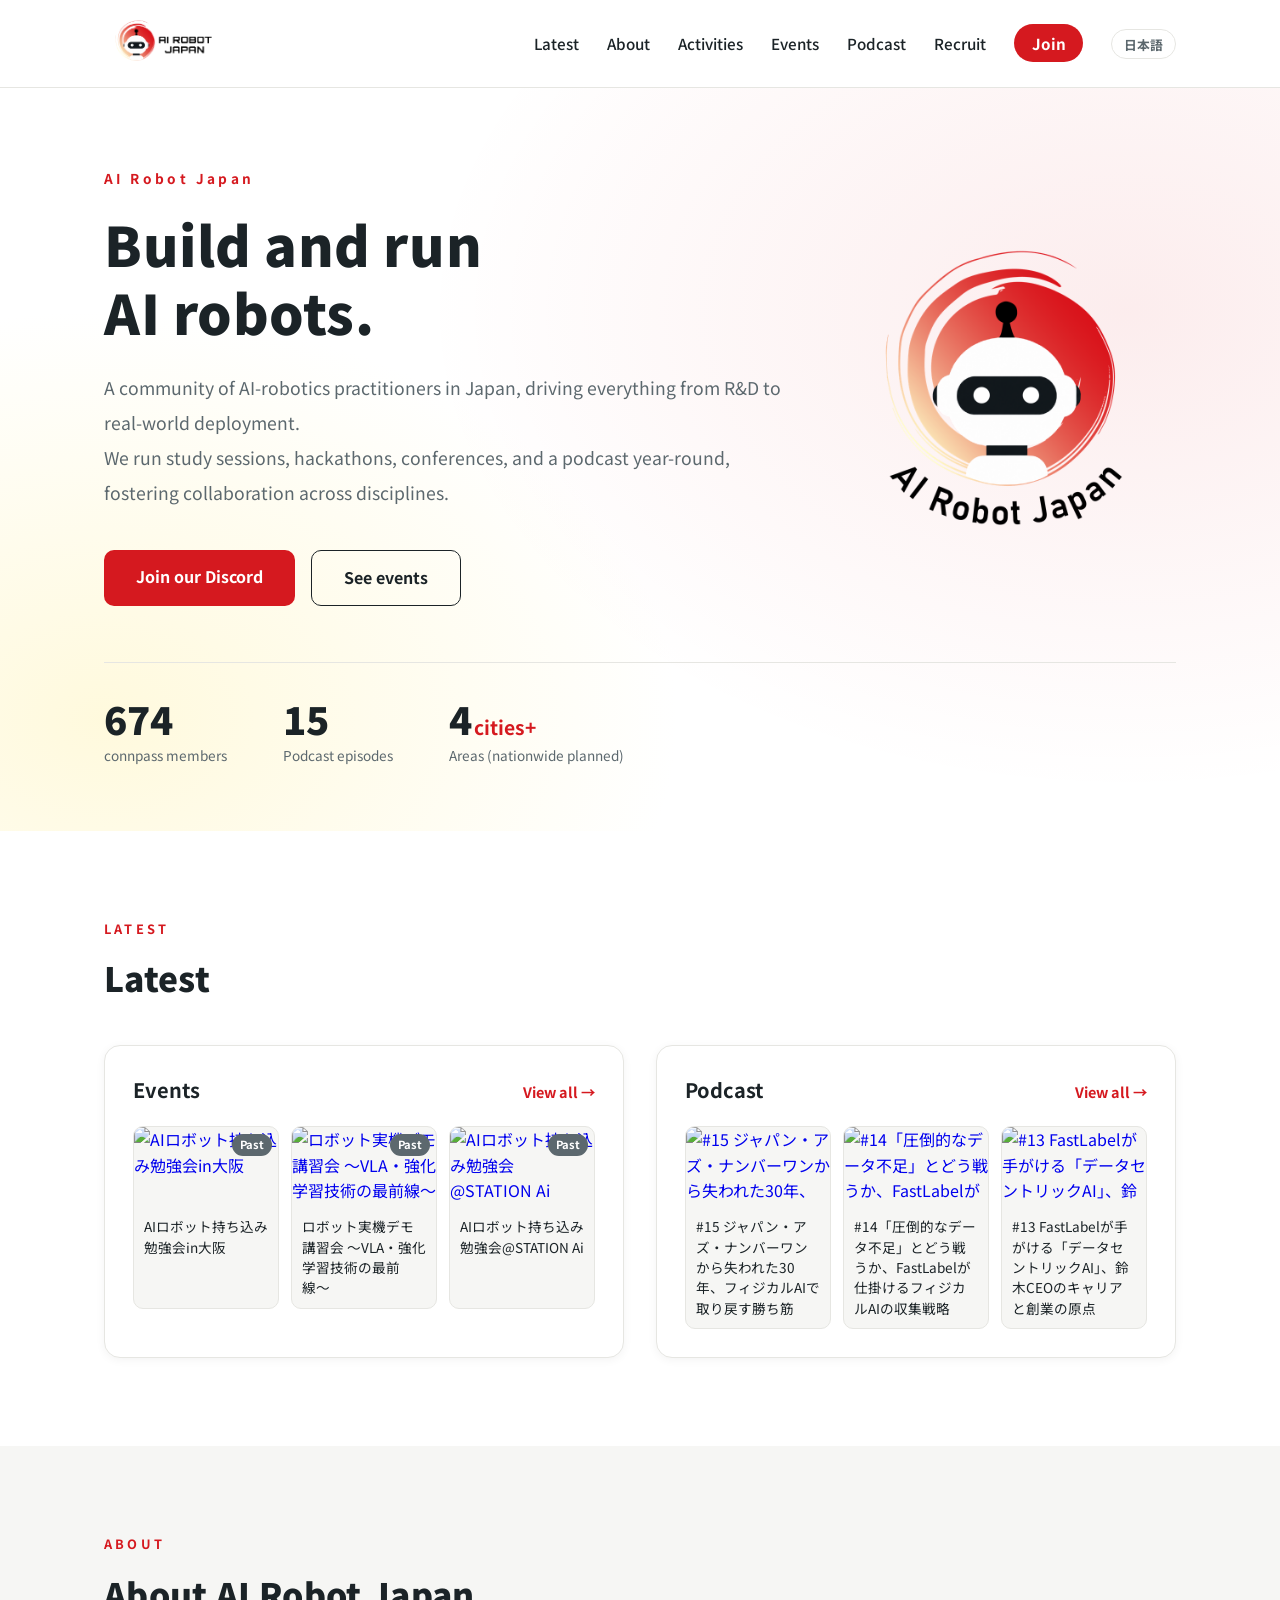
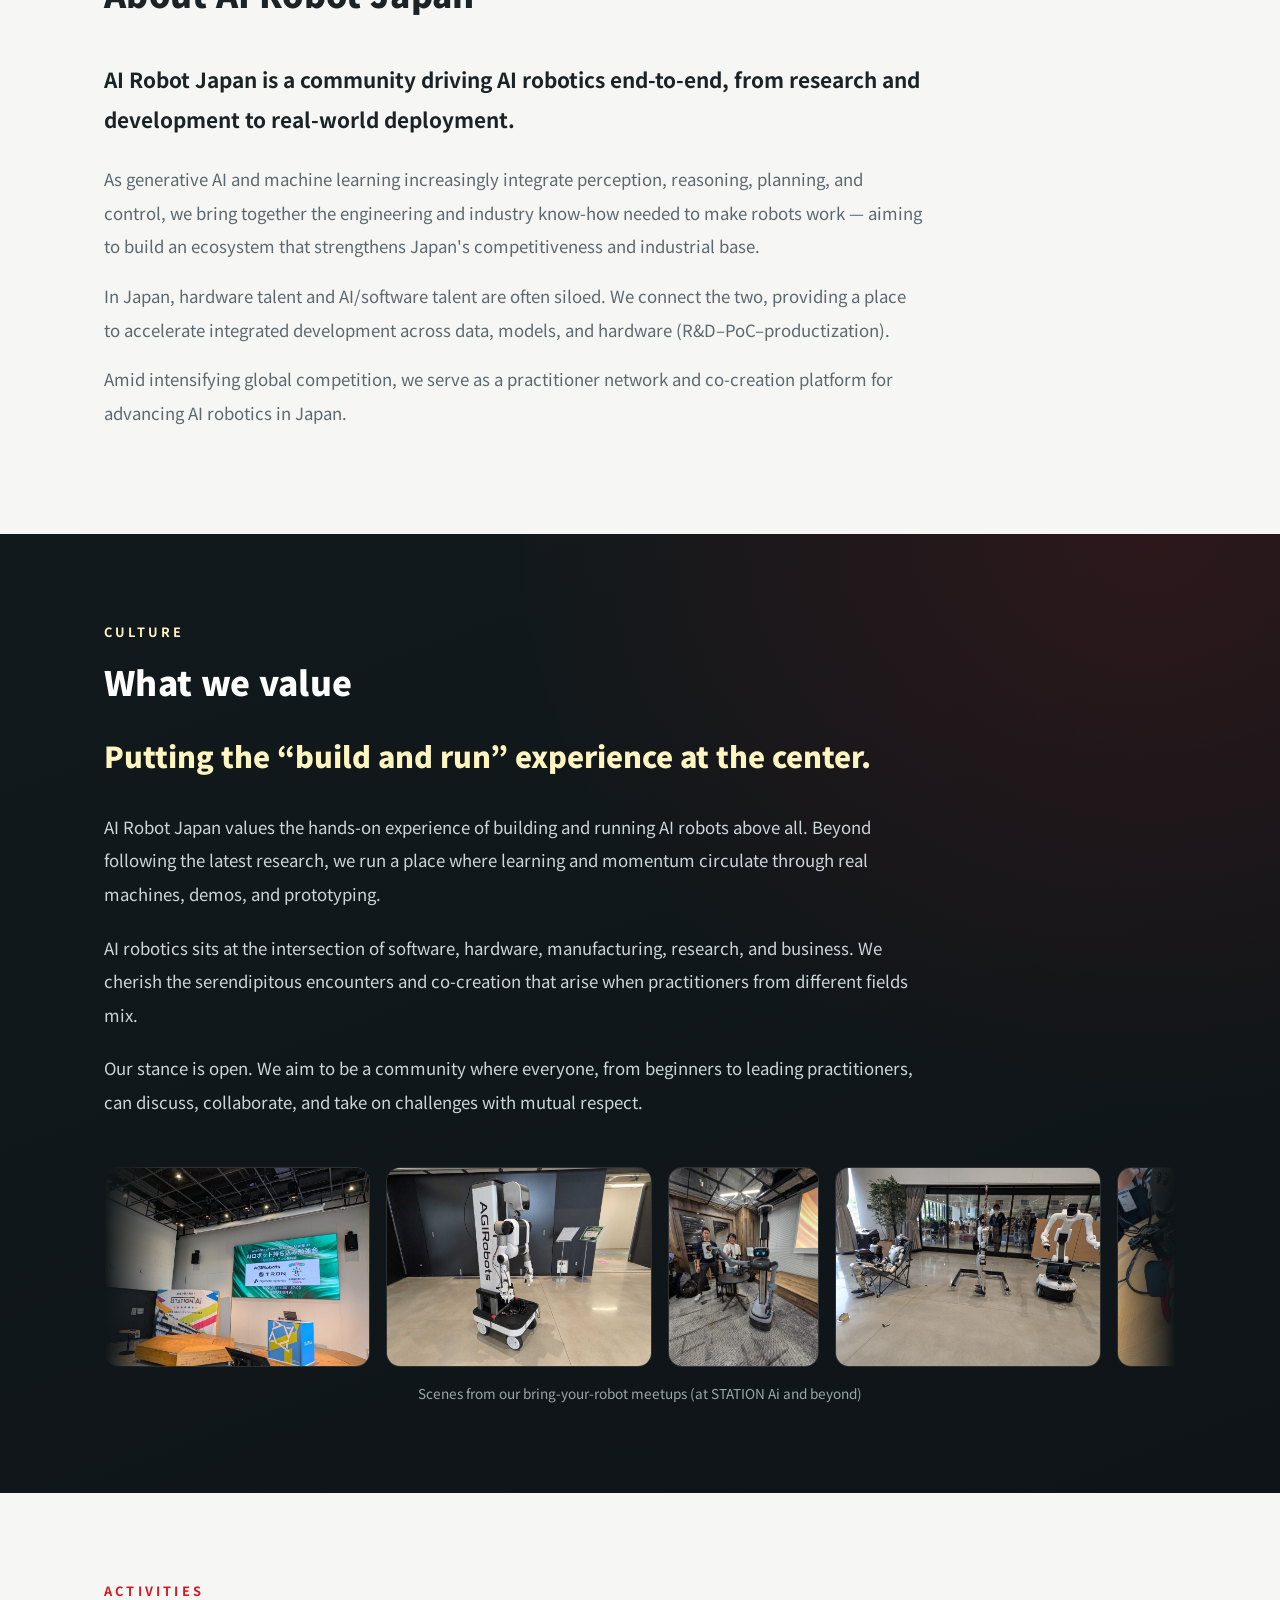
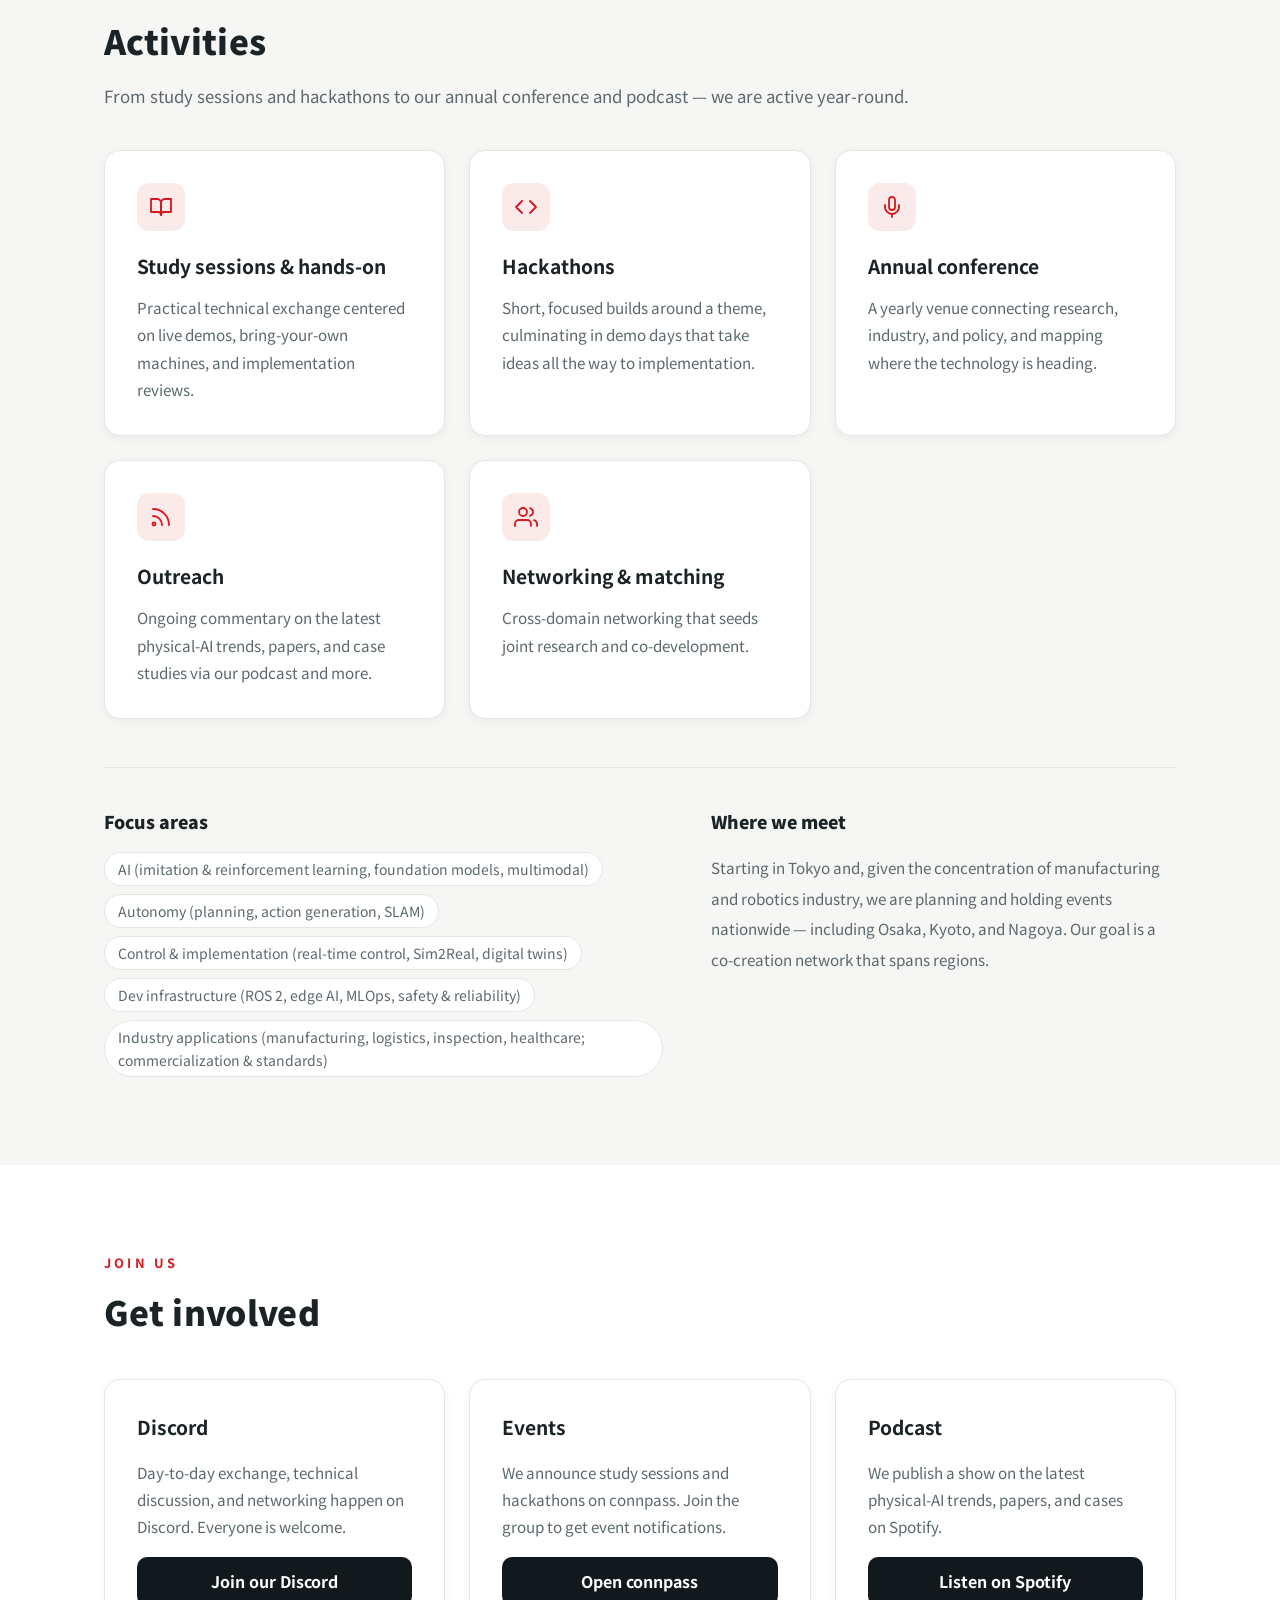
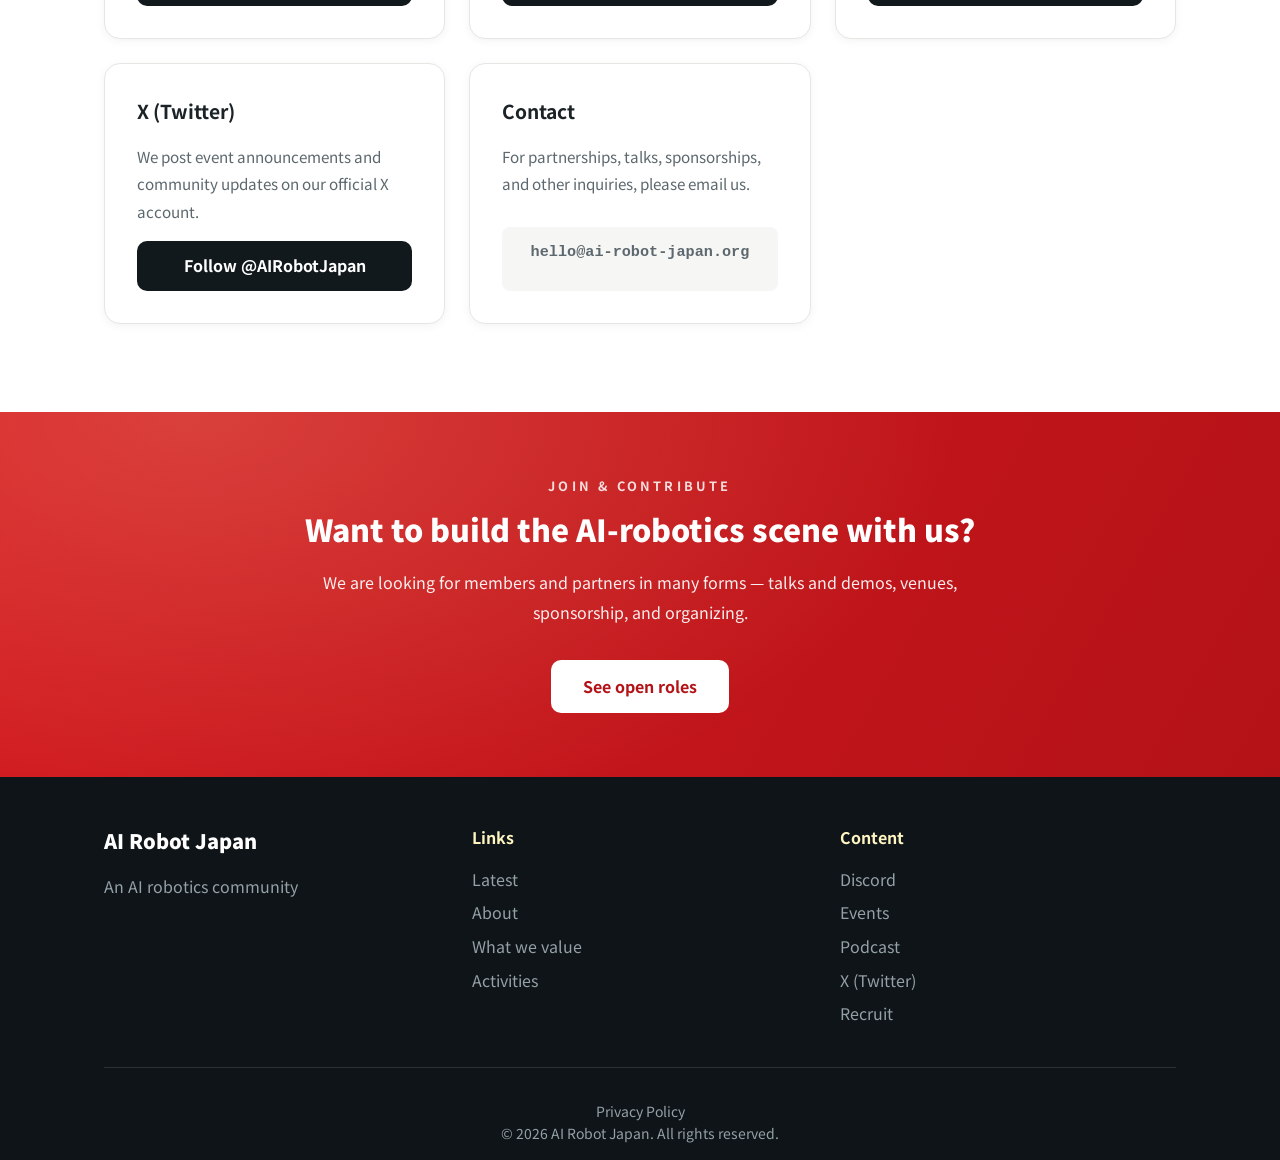
==== commit 538c8749: "Keep the connpass member count live The member stat was hardcoded as 650+ while the actual group has" ====
--- a/en/index.html
+++ b/en/index.html
@@ -35,7 +35,7 @@
     <link rel="preconnect" href="https://fonts.googleapis.com">
     <link rel="preconnect" href="https://fonts.gstatic.com" crossorigin>
     <link href="https://fonts.googleapis.com/css2?family=Noto+Sans+JP:wght@400;500;700;900&display=swap" rel="stylesheet">
-    <link rel="stylesheet" href="/styles.css?v=14">
+    <link rel="stylesheet" href="/styles.css?v=15">
 </head>
 <body>
     <!-- Navigation -->
@@ -53,7 +53,7 @@
                 <li><a href="#activities">Activities</a></li>
                 <li><a href="https://ai-robot-japan.connpass.com/" target="_blank" rel="noopener noreferrer">Events</a></li>
                 <li><a href="https://open.spotify.com/show/3eTibJbIqve5Rne4MkS1Ao" target="_blank" rel="noopener noreferrer">Podcast</a></li>
-                <li><a href="/en/recruit.html">Recruit</a></li>
+                <li><a href="/en/recruit/">Recruit</a></li>
                 <li><a href="#contact" class="nav-cta">Join</a></li>
                 <li><a href="/" class="nav-lang" onclick="localStorage.setItem('arj-lang','ja')">日本語</a></li>
             </ul>
@@ -79,7 +79,7 @@
             </div>
             <div class="hero-stats">
                 <div class="stat">
-                    <span class="stat-number">650<small>+</small></span>
+                    <span class="stat-number" id="stat-members">650<small>+</small></span>
                     <span class="stat-label">connpass members</span>
                 </div>
                 <div class="stat">
@@ -294,7 +294,7 @@
             <p class="recruit-banner-eyebrow">JOIN &amp; CONTRIBUTE</p>
             <h2>Want to build the AI-robotics scene with us?</h2>
             <p class="recruit-banner-lead">We are looking for members and partners in many forms — talks and demos, venues, sponsorship, and organizing.</p>
-            <a href="/en/recruit.html" class="btn recruit-banner-btn">See open roles</a>
+            <a href="/en/recruit/" class="btn recruit-banner-btn">See open roles</a>
         </div>
     </aside>
 
@@ -322,12 +322,12 @@
                         <li><a href="https://ai-robot-japan.connpass.com/" target="_blank" rel="noopener noreferrer">Events</a></li>
                         <li><a href="https://open.spotify.com/show/3eTibJbIqve5Rne4MkS1Ao" target="_blank" rel="noopener noreferrer">Podcast</a></li>
                         <li><a href="https://x.com/AIRobotJapan" target="_blank" rel="noopener noreferrer">X (Twitter)</a></li>
-                        <li><a href="/en/recruit.html">Recruit</a></li>
+                        <li><a href="/en/recruit/">Recruit</a></li>
                     </ul>
                 </div>
             </div>
             <div class="footer-bottom">
-                <p><a href="/privacy.html">Privacy Policy</a></p>
+                <p><a href="/privacy/">Privacy Policy</a></p>
                 <p>&copy; 2026 AI Robot Japan. All rights reserved.</p>
             </div>
         </div>
@@ -415,6 +415,11 @@
             events.forEach((event) => {
                 container.appendChild(createContentItem(event, { showStatus: true }));
             });
+
+            const statMembers = document.getElementById('stat-members');
+            if (statMembers && Number.isFinite(data.members)) {
+                statMembers.textContent = data.members;
+            }
         }
 
         async function renderPodcast(container) {
--- a/styles.css
+++ b/styles.css
@@ -967,6 +967,7 @@
 /* プライバシーポリシー等の法務ページ */
 .legal-content {
     max-width: 800px;
+    margin: 0 auto;
 }
 
 .legal-content p {
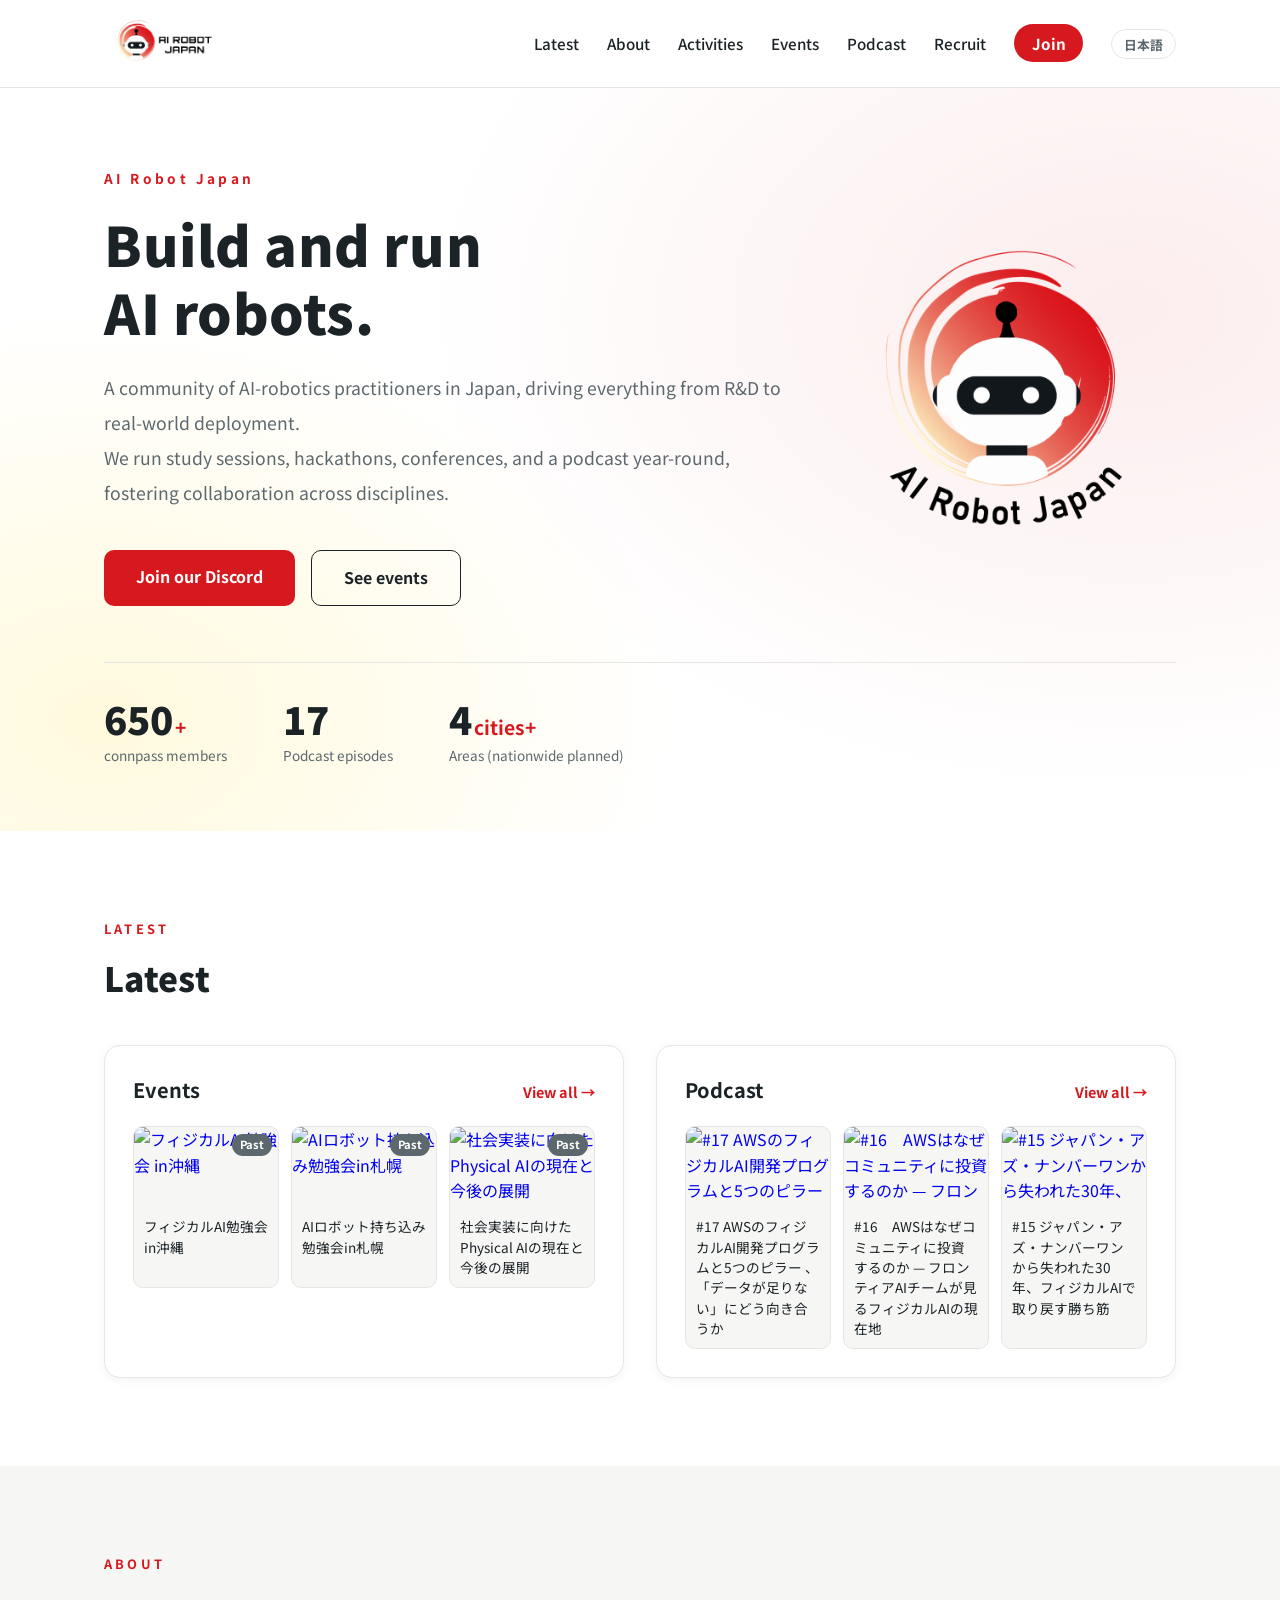
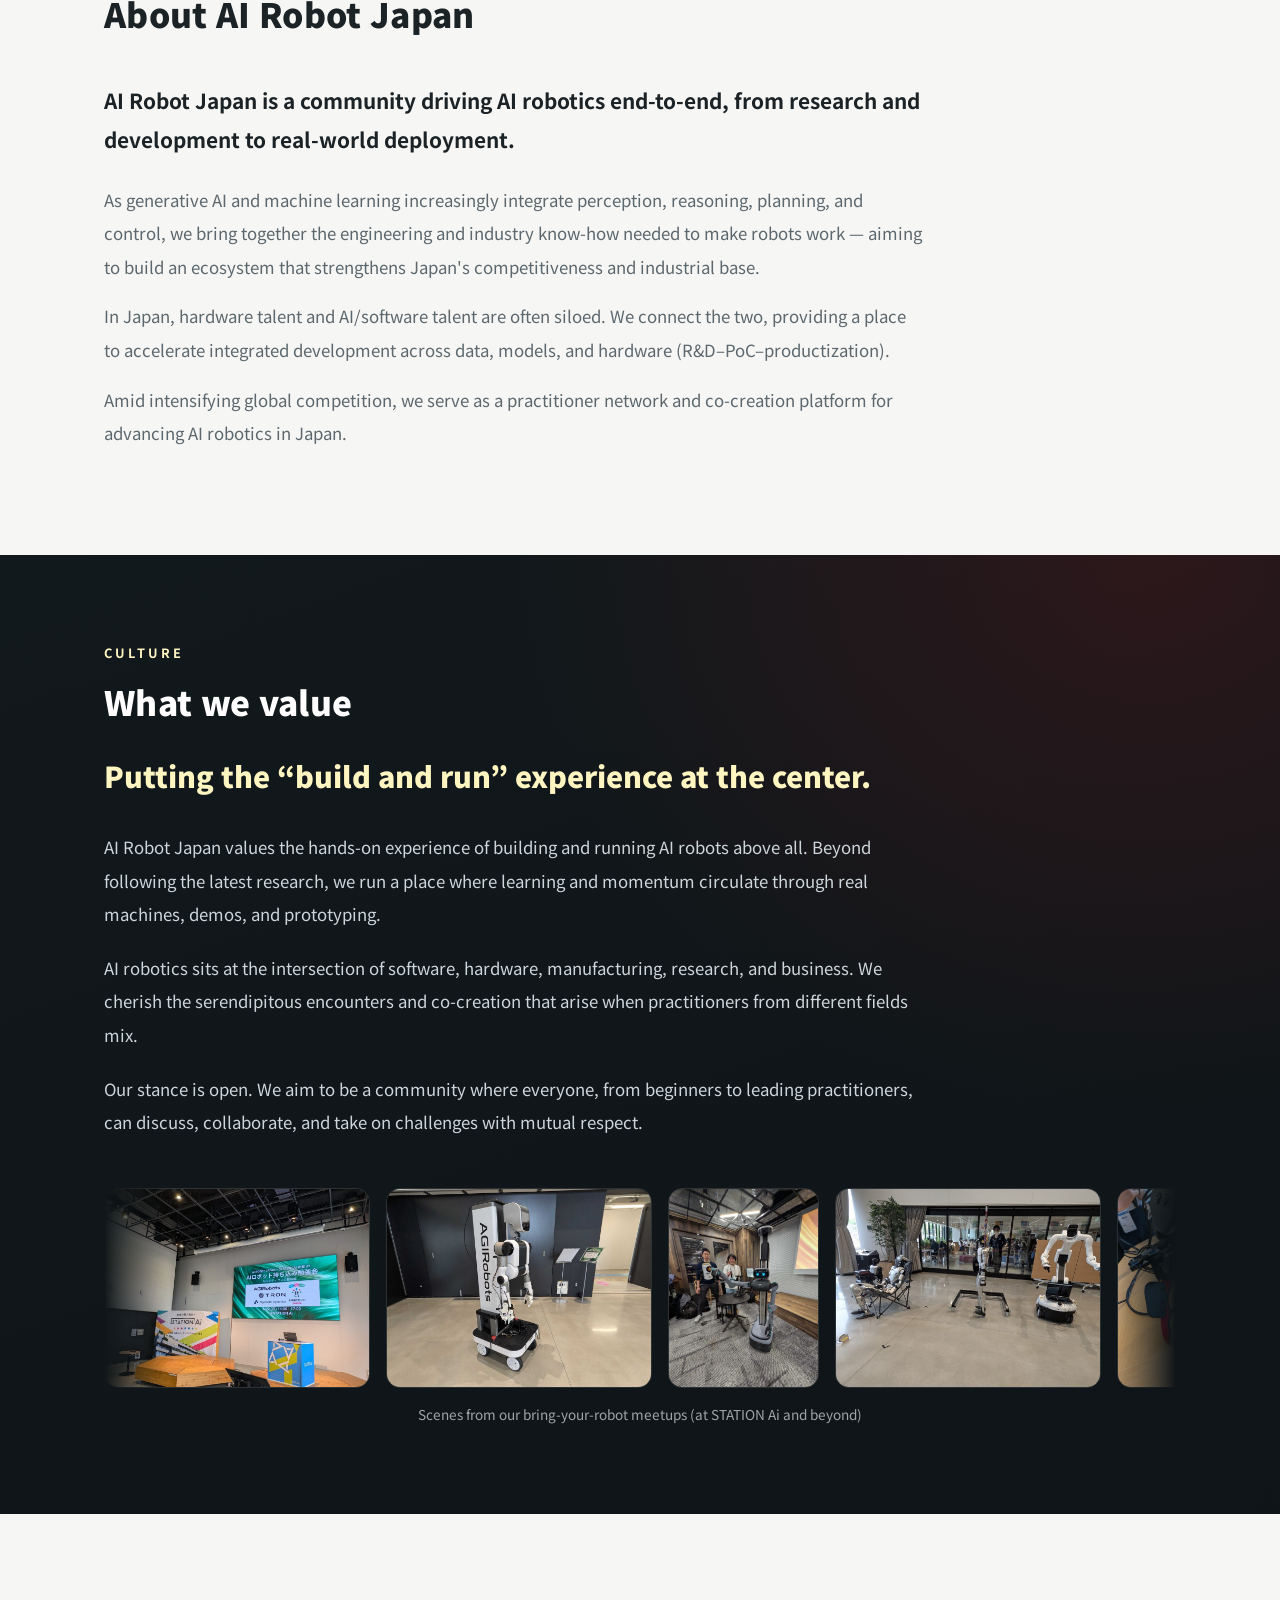
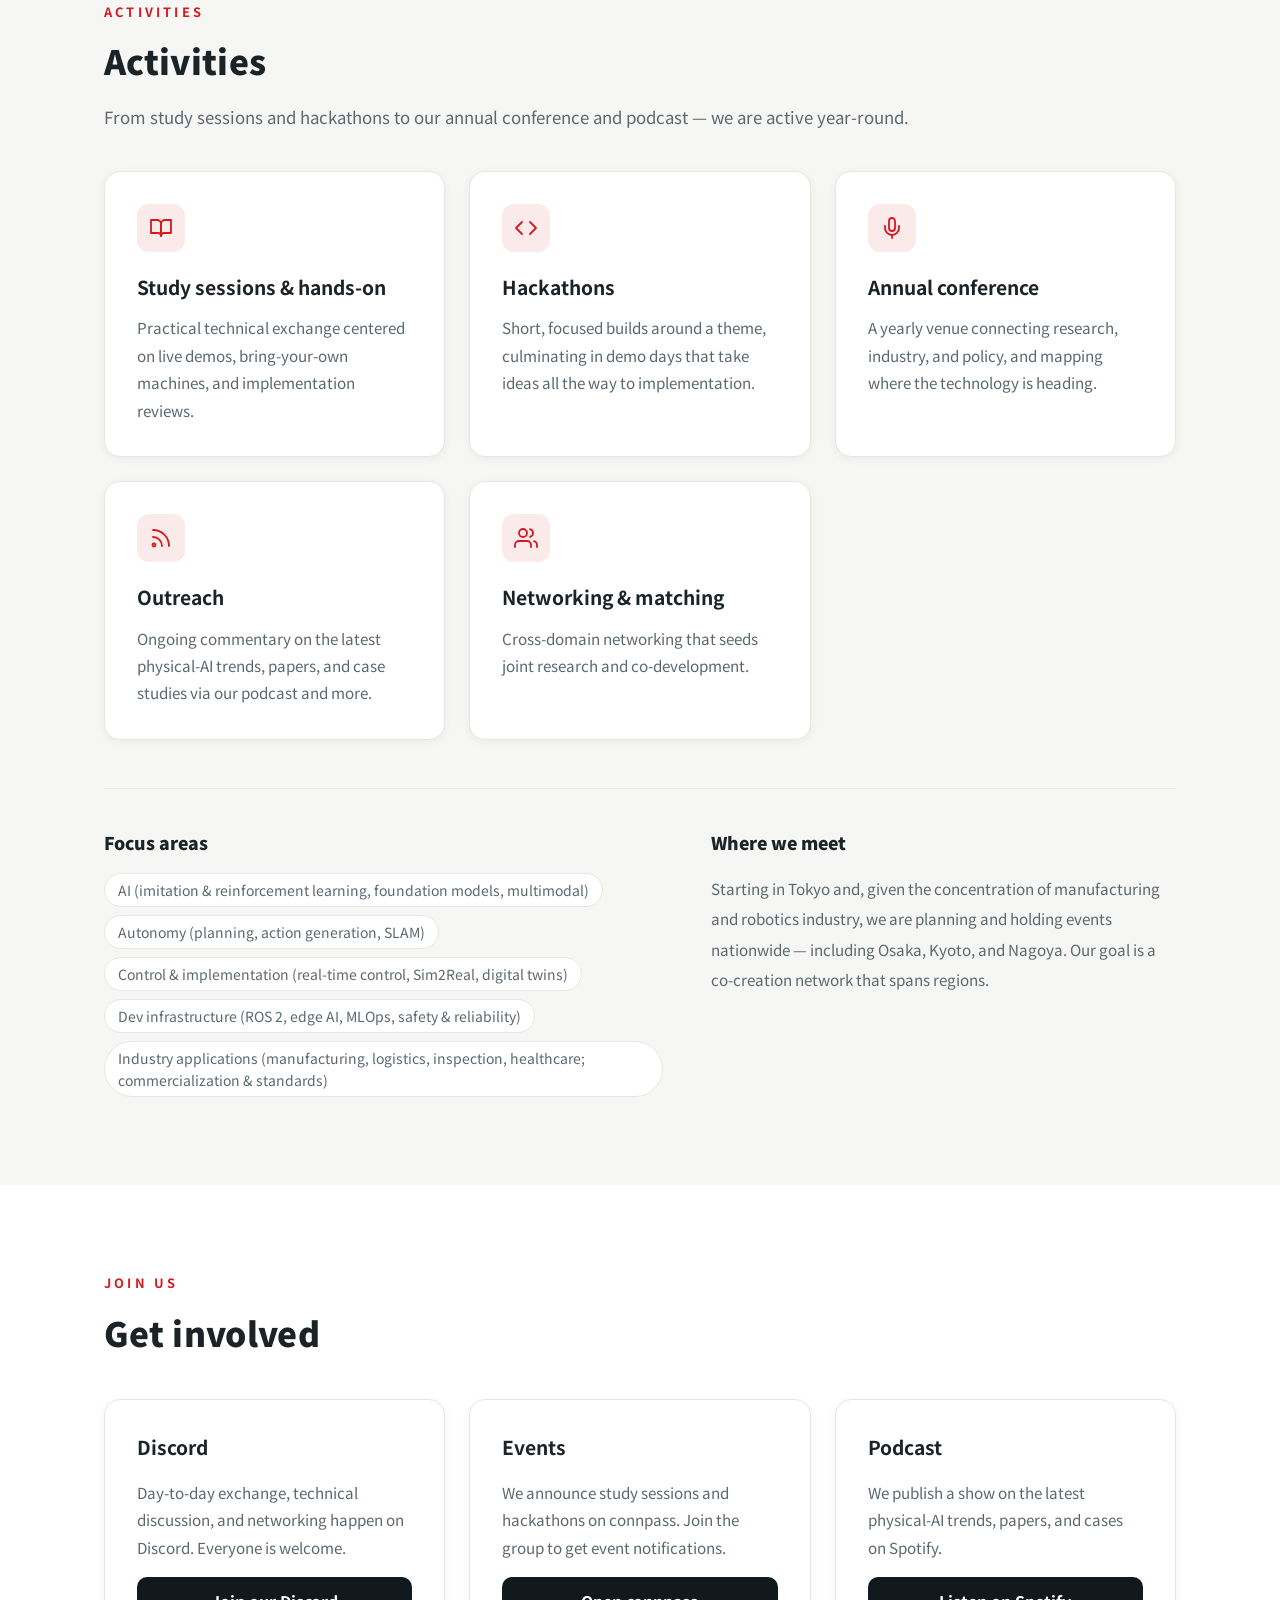
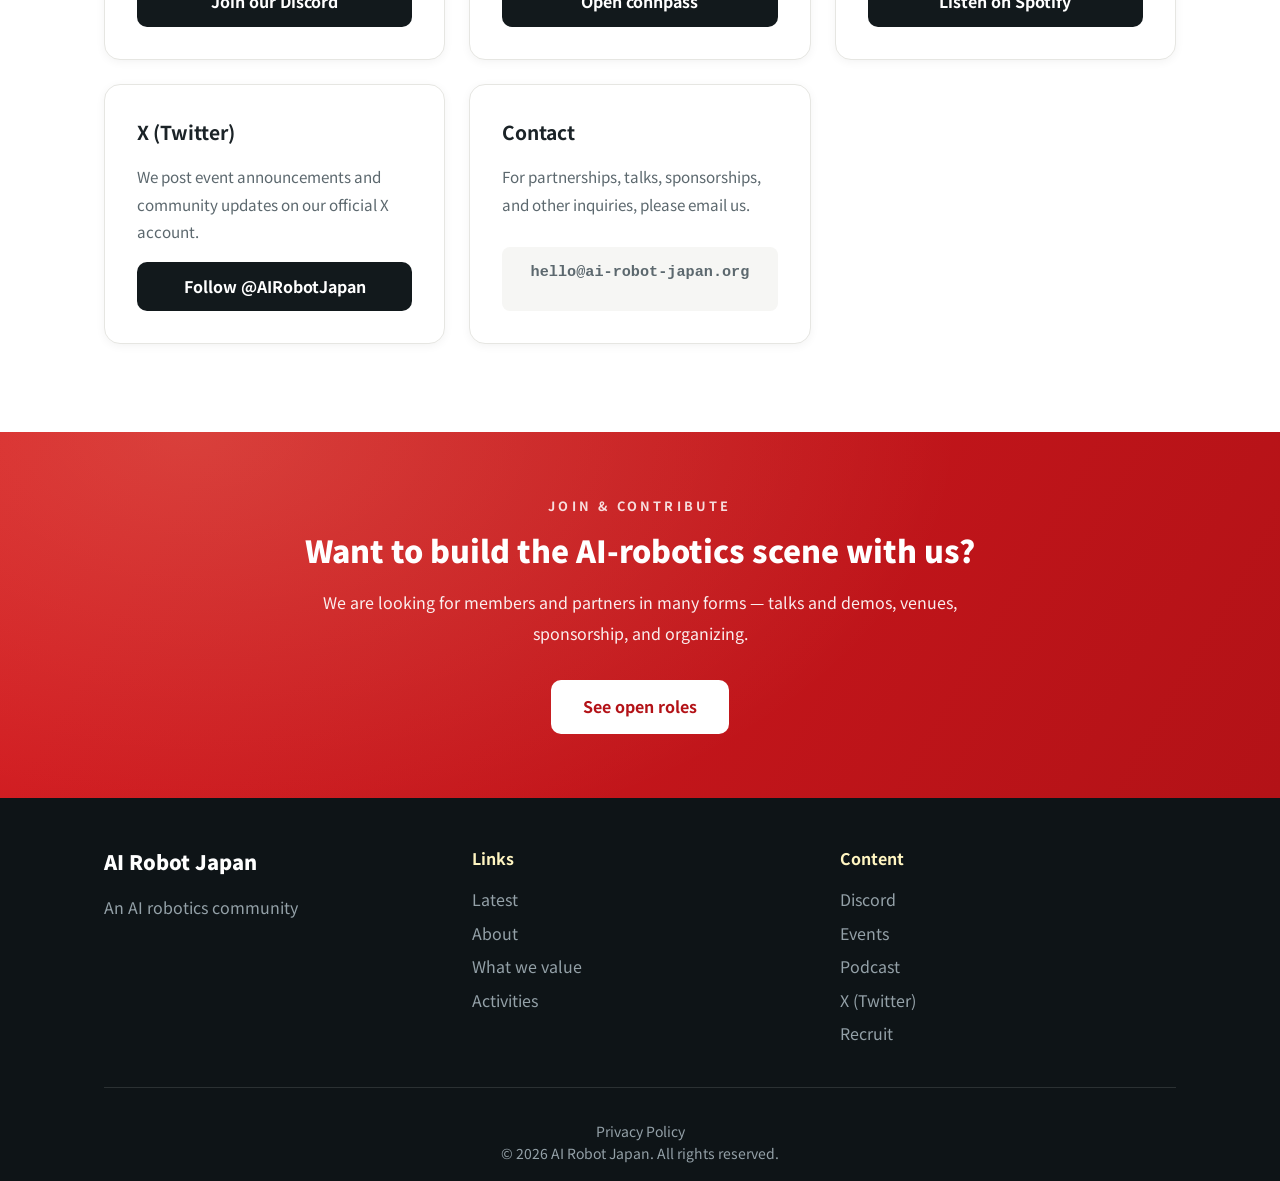
==== commit dcd0a6f0: "fix: update Discord invite URL The previous invite (pjjQ46tyy) has expired.  Co-Authored-By: Claude " ====
--- a/en/index.html
+++ b/en/index.html
@@ -69,7 +69,7 @@
                     <h1 class="hero-title">Build and run<br class="title-br">AI robots.</h1>
                     <p class="hero-subtitle">A community of AI-robotics practitioners in Japan, driving everything from R&amp;D to real-world deployment.<br>We run study sessions, hackathons, conferences, and a podcast year-round, fostering collaboration across disciplines.</p>
                     <div class="hero-actions">
-                        <a href="https://discord.gg/pjjQ46tyy" target="_blank" rel="noopener noreferrer" class="btn btn-primary">Join our Discord</a>
+                        <a href="https://discord.gg/nQVE6efhj" target="_blank" rel="noopener noreferrer" class="btn btn-primary">Join our Discord</a>
                         <a href="https://ai-robot-japan.connpass.com/" target="_blank" rel="noopener noreferrer" class="btn btn-ghost">See events</a>
                     </div>
                 </div>
@@ -79,7 +79,7 @@
             </div>
             <div class="hero-stats">
                 <div class="stat">
-                    <span class="stat-number" id="stat-members">650<small>+</small></span>
+                    <span class="stat-number">650<small>+</small></span>
                     <span class="stat-label">connpass members</span>
                 </div>
                 <div class="stat">
@@ -262,7 +262,7 @@
                 <div class="join-card">
                     <h3>Discord</h3>
                     <p>Day-to-day exchange, technical discussion, and networking happen on Discord. Everyone is welcome.</p>
-                    <a href="https://discord.gg/pjjQ46tyy" target="_blank" rel="noopener noreferrer" class="btn btn-content">Join our Discord</a>
+                    <a href="https://discord.gg/nQVE6efhj" target="_blank" rel="noopener noreferrer" class="btn btn-content">Join our Discord</a>
                 </div>
                 <div class="join-card">
                     <h3>Events</h3>
@@ -318,7 +318,7 @@
                 <div class="footer-section">
                     <h4>Content</h4>
                     <ul>
-                        <li><a href="https://discord.gg/pjjQ46tyy" target="_blank" rel="noopener noreferrer">Discord</a></li>
+                        <li><a href="https://discord.gg/nQVE6efhj" target="_blank" rel="noopener noreferrer">Discord</a></li>
                         <li><a href="https://ai-robot-japan.connpass.com/" target="_blank" rel="noopener noreferrer">Events</a></li>
                         <li><a href="https://open.spotify.com/show/3eTibJbIqve5Rne4MkS1Ao" target="_blank" rel="noopener noreferrer">Podcast</a></li>
                         <li><a href="https://x.com/AIRobotJapan" target="_blank" rel="noopener noreferrer">X (Twitter)</a></li>
@@ -415,11 +415,6 @@
             events.forEach((event) => {
                 container.appendChild(createContentItem(event, { showStatus: true }));
             });
-
-            const statMembers = document.getElementById('stat-members');
-            if (statMembers && Number.isFinite(data.members)) {
-                statMembers.textContent = data.members;
-            }
         }
 
         async function renderPodcast(container) {
